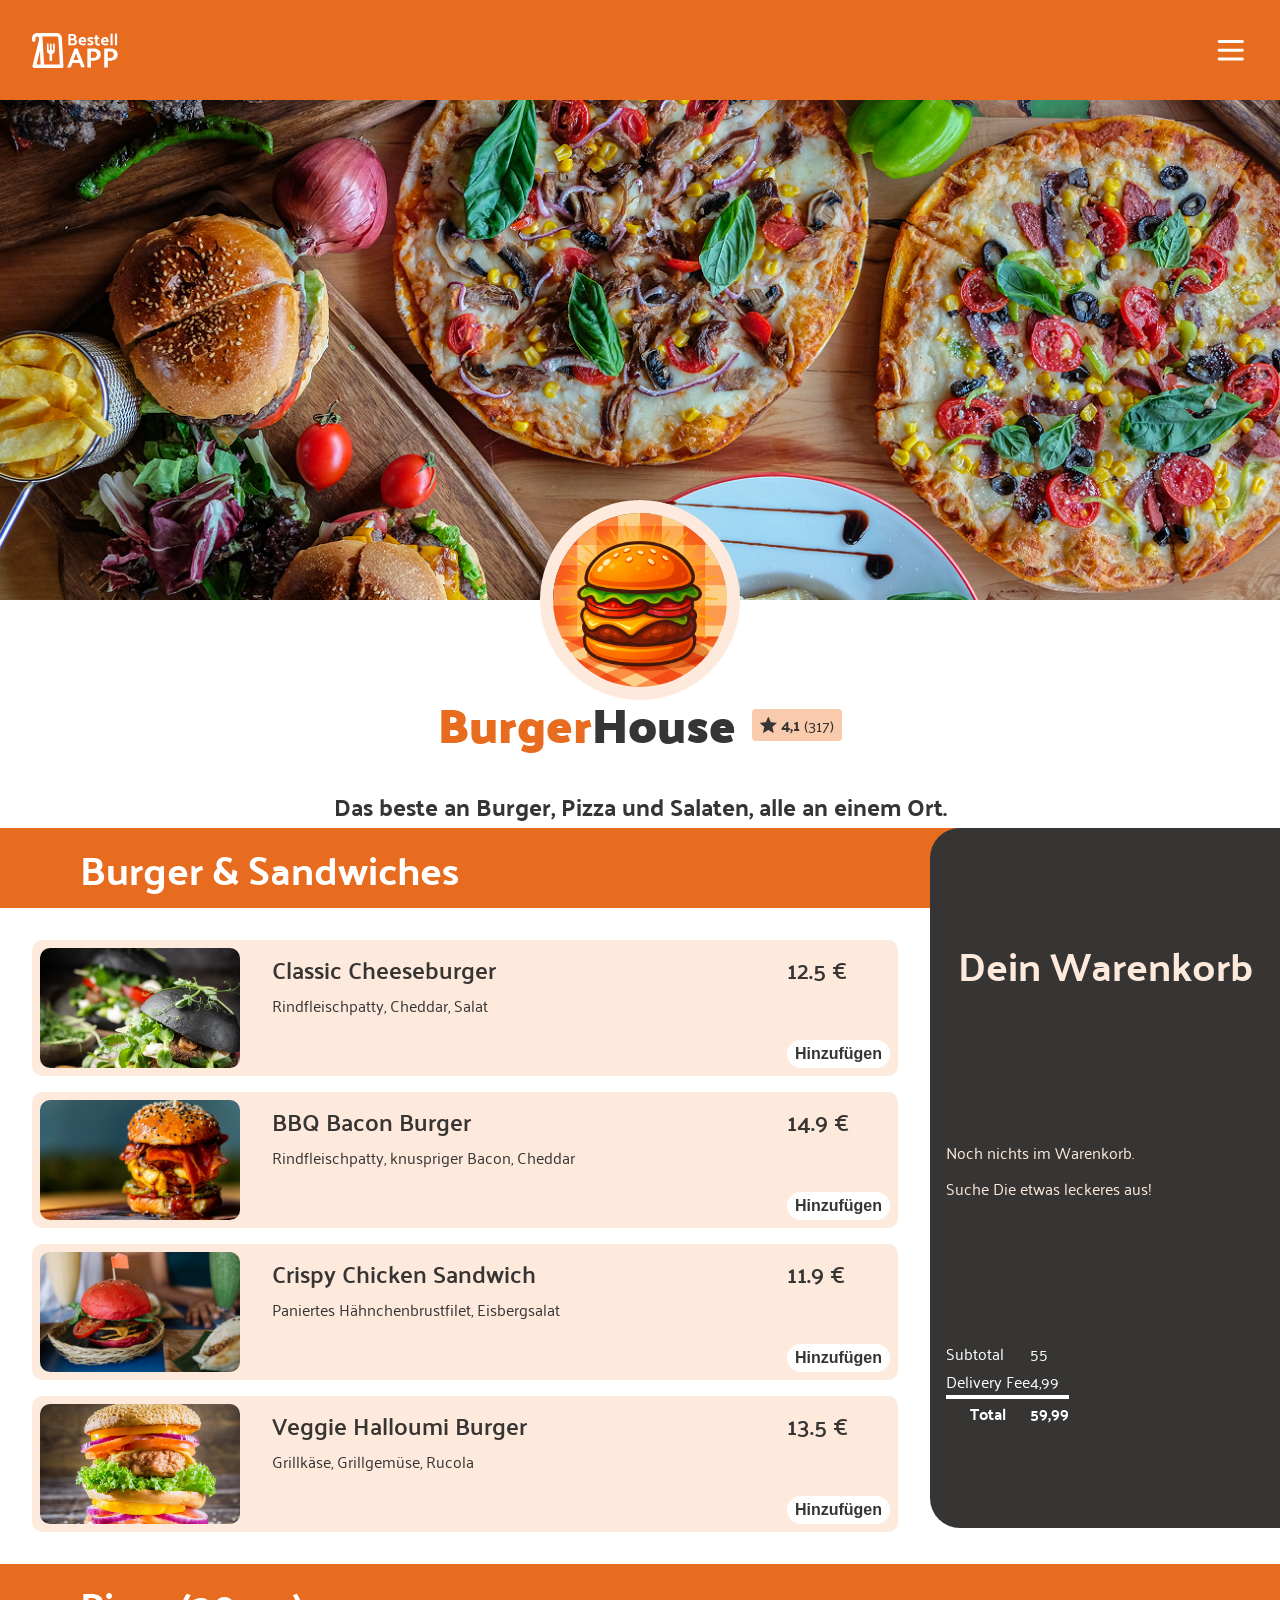
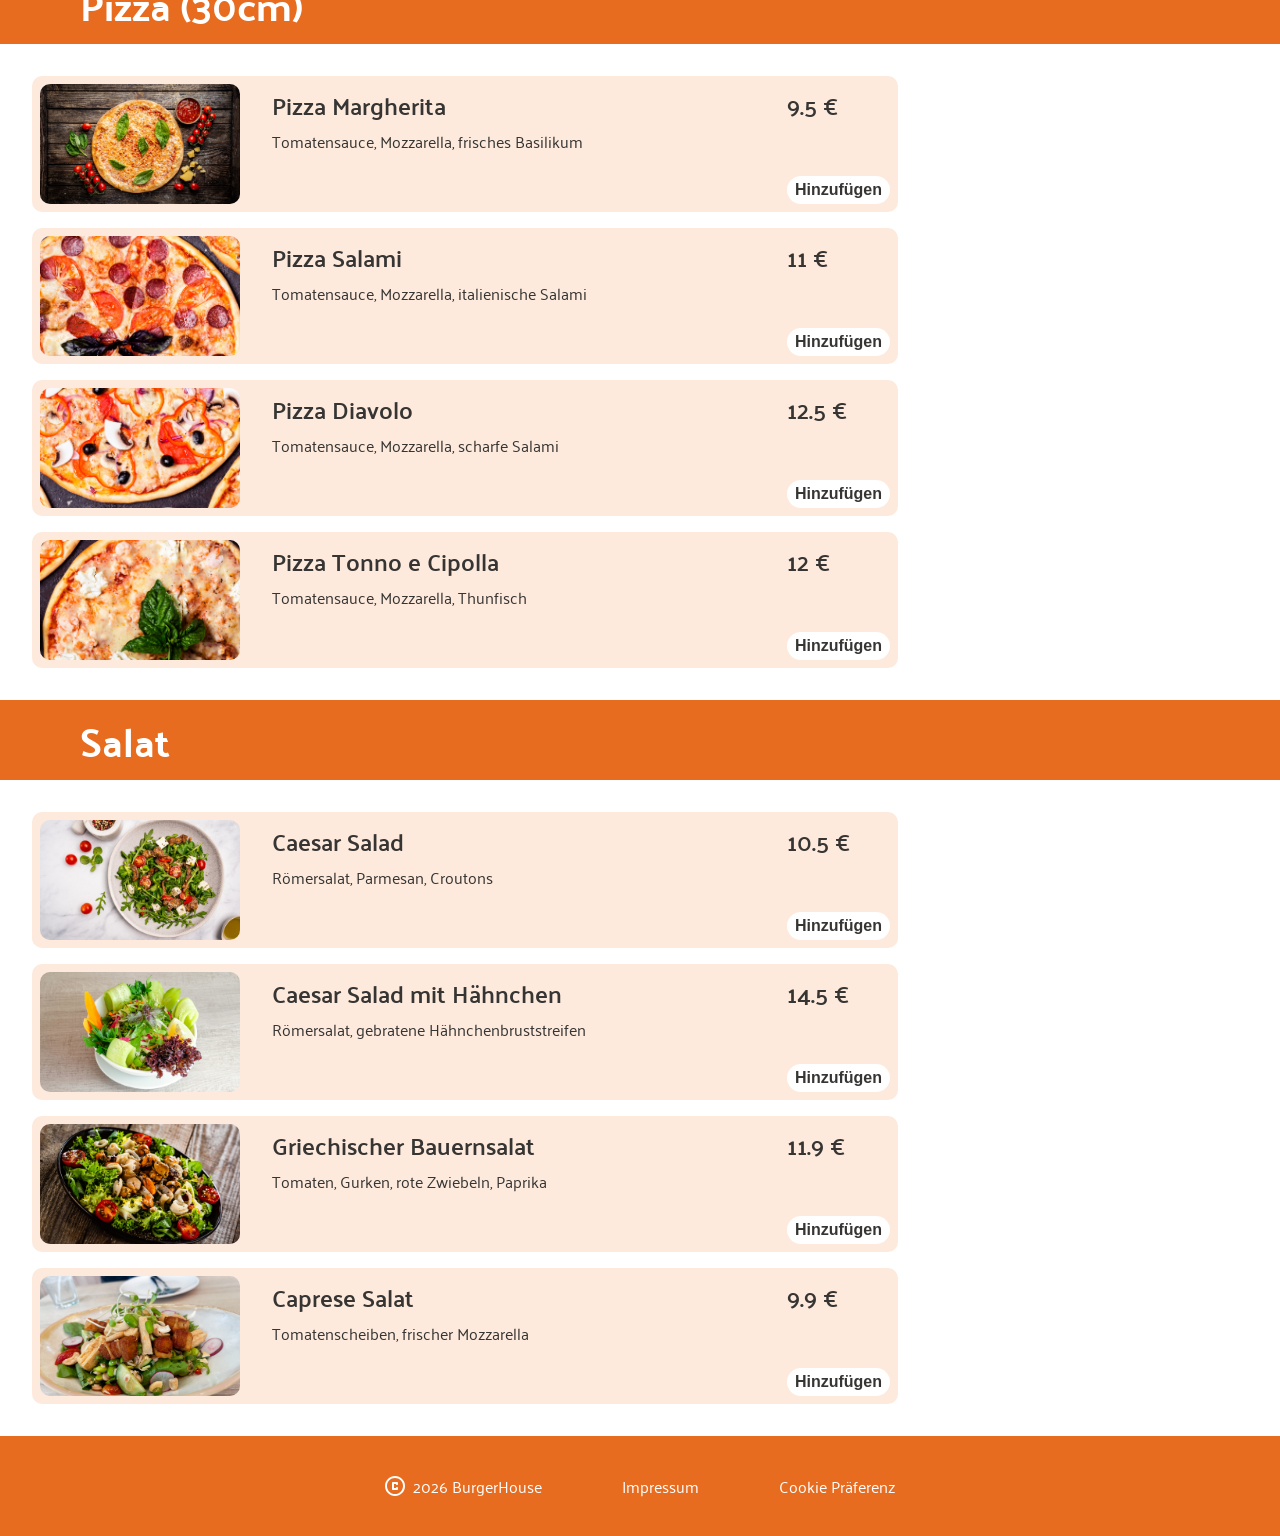
==== index.html @ 7ff62260 "feat: implement basket rendering by templates with javascript, basket styling, adjust addToBasket fu" ====
<!doctype html>
<html lang="en">
  <head>
    <meta charset="UTF-8" />
    <meta name="viewport" content="width=device-width, initial-scale=1.0" />
    <title>Bestell App</title>

    <link
      rel="shortcut icon"
      href="./assets/icon/header-logo.svg"
      type="image/x-icon"
    />
    <link rel="stylesheet" href="./style.css" />
    <script type="module" src="./script.js"></script>
  </head>
  <body onload="init()">
    <header class="header">
      <div class="header__imgContainer">
        <img
          src="./assets/icon/header-logo.svg"
          alt="Bestelllogo"
          class="header__img"
        />
        <img
          src="./assets/icon/header-menu.svg"
          alt="Burgermenu ist ein reiner Platzhalter"
          class="header__img"
        />
      </div>
    </header>
    <main class="main">
      <div>
        <img
          class="hero__logo"
          src="./assets/img/hero-logo.png"
          alt="Burgerhouse Logo"
        />
      </div>
      <section class="hero">
        <div class="hero__imageContainer">
          <img
            class="hero__image"
            src="./assets/img/hero-image.png"
            alt="Burger und Pizza auf einem Tisch"
          />
        </div>
        <div class="hero__title">
          <div class="hero__titleInnerContainer">
            <h1>Burger<span>House</span></h1>
            <div class="hero__reviewContainer">
              <img
                src="./assets/icon/star-icon.svg"
                alt=""
                aria-hidden="true"
              />
              <p class="hero__reviewRating">4,1</p>
              <p>(317)</p>
            </div>
          </div>
          <p class="hero__subtitle">
            Das beste an Burger, Pizza und Salaten, alle an einem Ort.
          </p>
        </div>
      </section>
      <section class="content">
        <section id="catWrapper-id" class="content__catWrapper"></section>
        <aside id="basketWrapper-id" class="content__basketWrapper"></aside>
      </section>
    </main>
    <footer class="footer">
      <div class="footer__innerContainer">
        <p class="footer__copyright">
          <span
            ><img
              src="./assets/icon/copyright-icon.svg"
              alt=""
              aria-hidden="true" /></span
          >2026 BurgerHouse
        </p>
        <nav>
          <ul class="footer__navList">
            <li>
              <a href="#">Impressum</a>
            </li>
            <li>
              <a href="#">Cookie Präferenz</a>
            </li>
          </ul>
        </nav>
      </div>
    </footer>
  </body>
</html>
---- style.css ----
@import url(./styles/fonts.css);
@import url(./styles/standard.css);
@import url(./styles/root.css);
@import url(./styles/component.css);
@import url(./styles/basket.css);
@import url(./styles/responsive.css);

/* Common Styles*/
.dNone {
  display: none;
}

.scroll {
  overflow-y: scroll;
}
/* Common Styles END*/

/* Header Styles */
.header {
  display: flex;
  justify-content: center;
  align-items: center;

  height: 100px;
  width: 100%;

  background-color: var(--color-orange-dark);
}

.header__imgContainer {
  display: flex;
  justify-content: space-between;

  padding: 2rem;

  max-width: var(--content-lock);
  width: 100%;
}

.header__img {
  height: 35px;
}
/* Header Styles END */

/* Main Styles*/
.main {
  display: flex;
  flex-direction: column;
  align-items: center;

  flex: 1;
}

/* Hero */
.hero {
  display: flex;
  flex-direction: column;
  align-items: center;

  gap: 5rem;

  width: 100%;
}

.hero__imageContainer {
  display: flex;
  width: 100%;
  justify-content: center;
}

.hero__image {
  max-width: var(--content-lock);
  width: 100%;
  height: 500px;

  object-position: center;
  object-fit: cover;
}

.hero__logo {
  position: absolute;
  top: 500px;
  left: max(50% - 100px, 2rem);

  height: 200px;

  border-radius: 50%;
  border: 13px solid var(--color-orange-bright);
}

.hero__title {
  display: flex;
  flex-direction: column;
  align-items: center;

  gap: 1rem;
}

.hero__titleInnerContainer {
  display: flex;
  align-items: center;

  gap: 1rem;
}

.hero__reviewContainer {
  display: flex;
  align-items: center;

  padding: 2px 8px;
  gap: 0.25rem;

  height: 2rem;

  background-color: rgba(250, 202, 172, 1);

  border-radius: 4px;
}

.hero__reviewContainer > img {
  height: 1rem;
}

.hero__reviewRating {
  font-weight: 700;
}

.hero__subtitle {
  font-weight: 700;
  font-size: 1.5rem;

  text-align: center;
}
/* Hero END*/

/* Content */
/* Container */
.content {
  display: flex;
  justify-content: center;

  max-width: var(--content-lock);
  width: 100%;
}

.content__catWrapper {
  display: flex;
  flex-direction: column;

  flex-grow: 1;
}

.content__basketWrapper {
  position: relative;

  display: flex;
  width: 350px;
}
/* Content Container END */

/* Category */
.category {
  display: flex;
  flex-direction: column;
}

.category__header {
  position: relative;

  display: flex;
  align-items: center;

  padding-left: 5rem;

  height: 80px;
  width: 100%;

  color: white;
  background-color: var(--color-orange-dark);
}

.category__header::before {
  position: absolute;
  top: 0;
  right: 100%;

  content: "";

  height: 100%;
  width: 100vw;

  background-color: var(--color-orange-dark);
}

.category__header::after {
  position: absolute;
  top: 0;
  left: 100%;

  content: "";

  height: 100%;
  width: 100vw;

  background-color: var(--color-orange-dark);
}

.category__main {
  display: flex;
  flex-direction: column;

  padding: 2rem;

  gap: 1rem;
}
/* Category END */

/* Dish */
.dish {
  display: flex;

  padding: 0.5rem;
  gap: 2rem;

  background-color: var(--color-orange-bright);
  border-radius: 10px;
}

.dish__image {
  height: 120px;
  width: 200px;

  flex-shrink: 0;

  object-fit: cover;

  border-radius: 10px;
}

.dish__descriptionContainer {
  display: flex;
  justify-content: space-between;

  width: 100%;

  gap: 2rem;
}

.dish__description {
  display: flex;
  flex-direction: column;
  justify-content: flex-start;
}

.dish__price {
  display: flex;
  flex-direction: column;
  justify-content: space-between;
}

.dish__price > p {
  font-size: 1.5rem;
  font-weight: 600;
}
/* Dish END */
/* Content END */
/* Main Styles END*/

/* Footer Styles */
.footer {
  display: flex;

  height: 100px;

  background-color: var(--color-orange-dark);

  color: white;
}

.footer__innerContainer {
  display: flex;
  justify-content: center;
  align-items: center;

  gap: 5rem;

  width: 100%;
}

.footer__copyright {
  display: flex;
  align-items: center;

  gap: 0.5rem;
}

.footer__copyright > span {
  display: flex;
}

.footer__navList {
  display: flex;

  gap: 5rem;
}

.footer__navList a {
  color: white;
}
/* Footer Styles END */
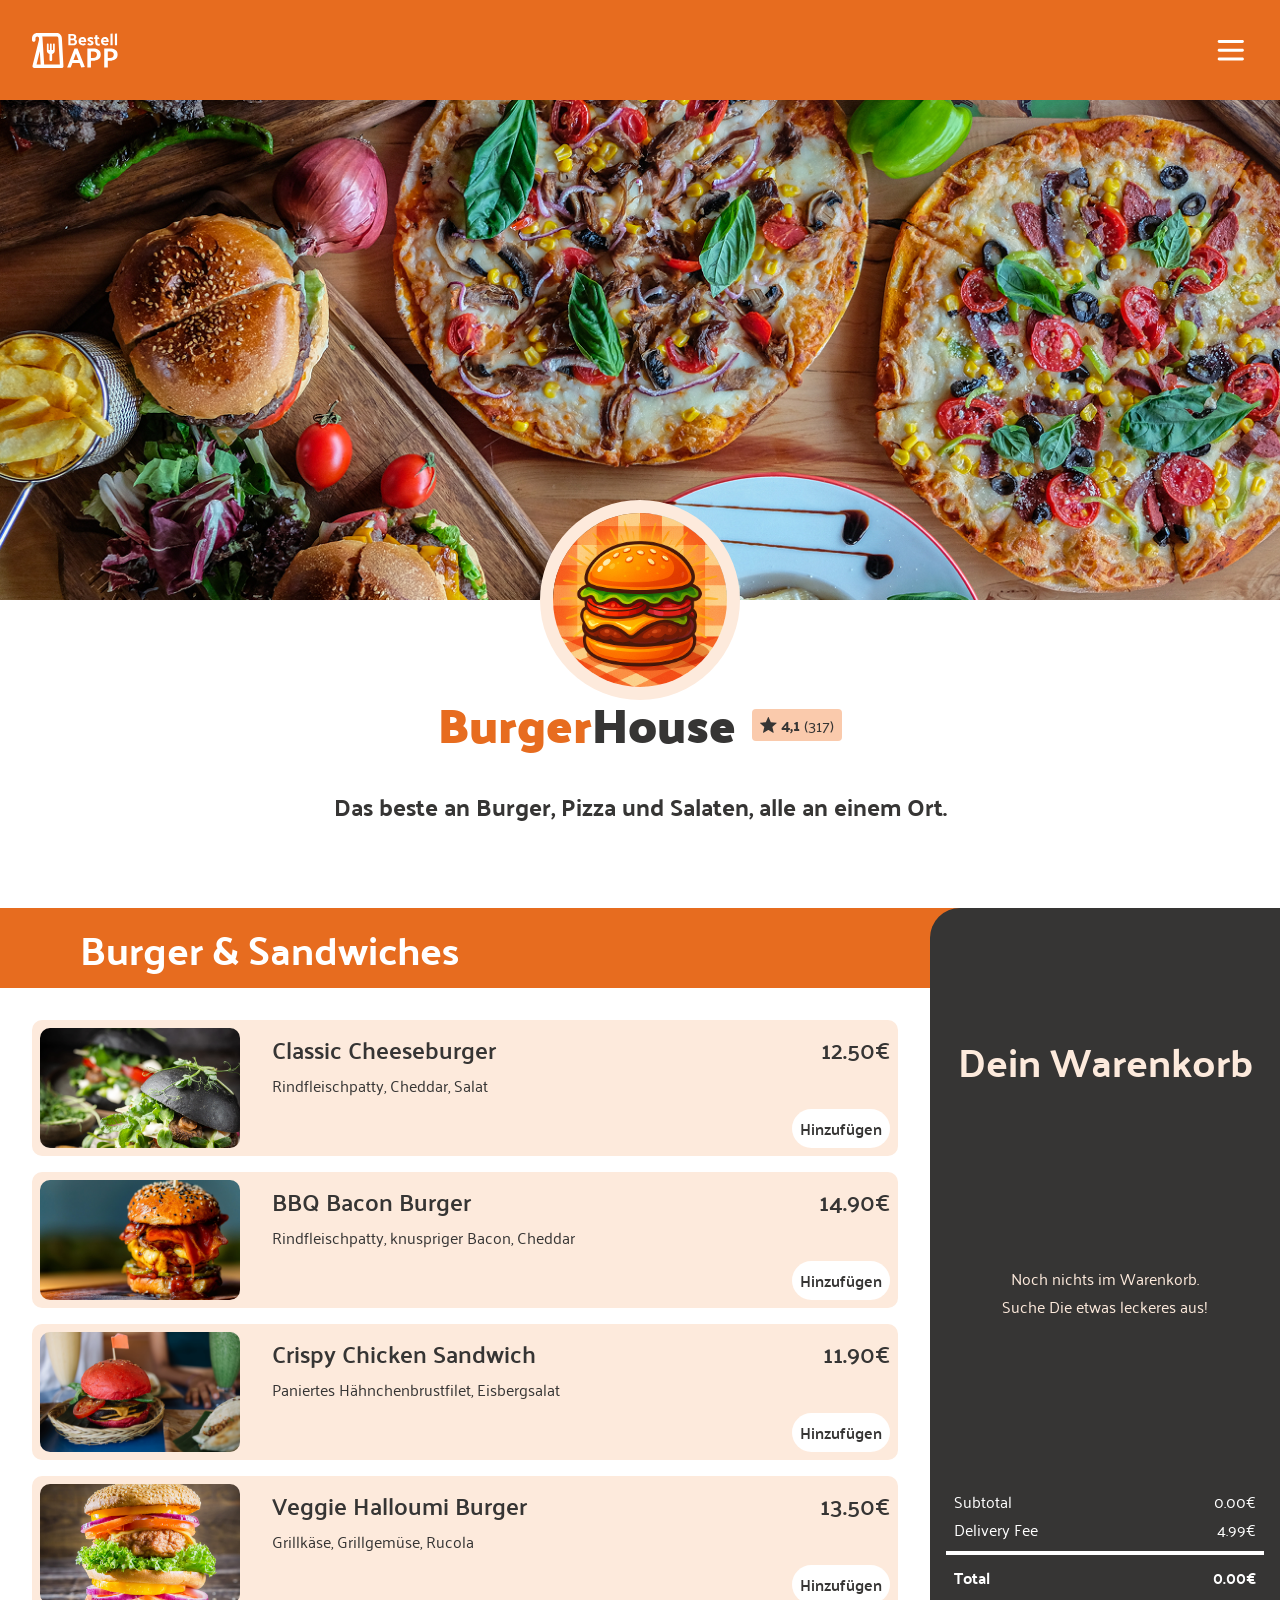
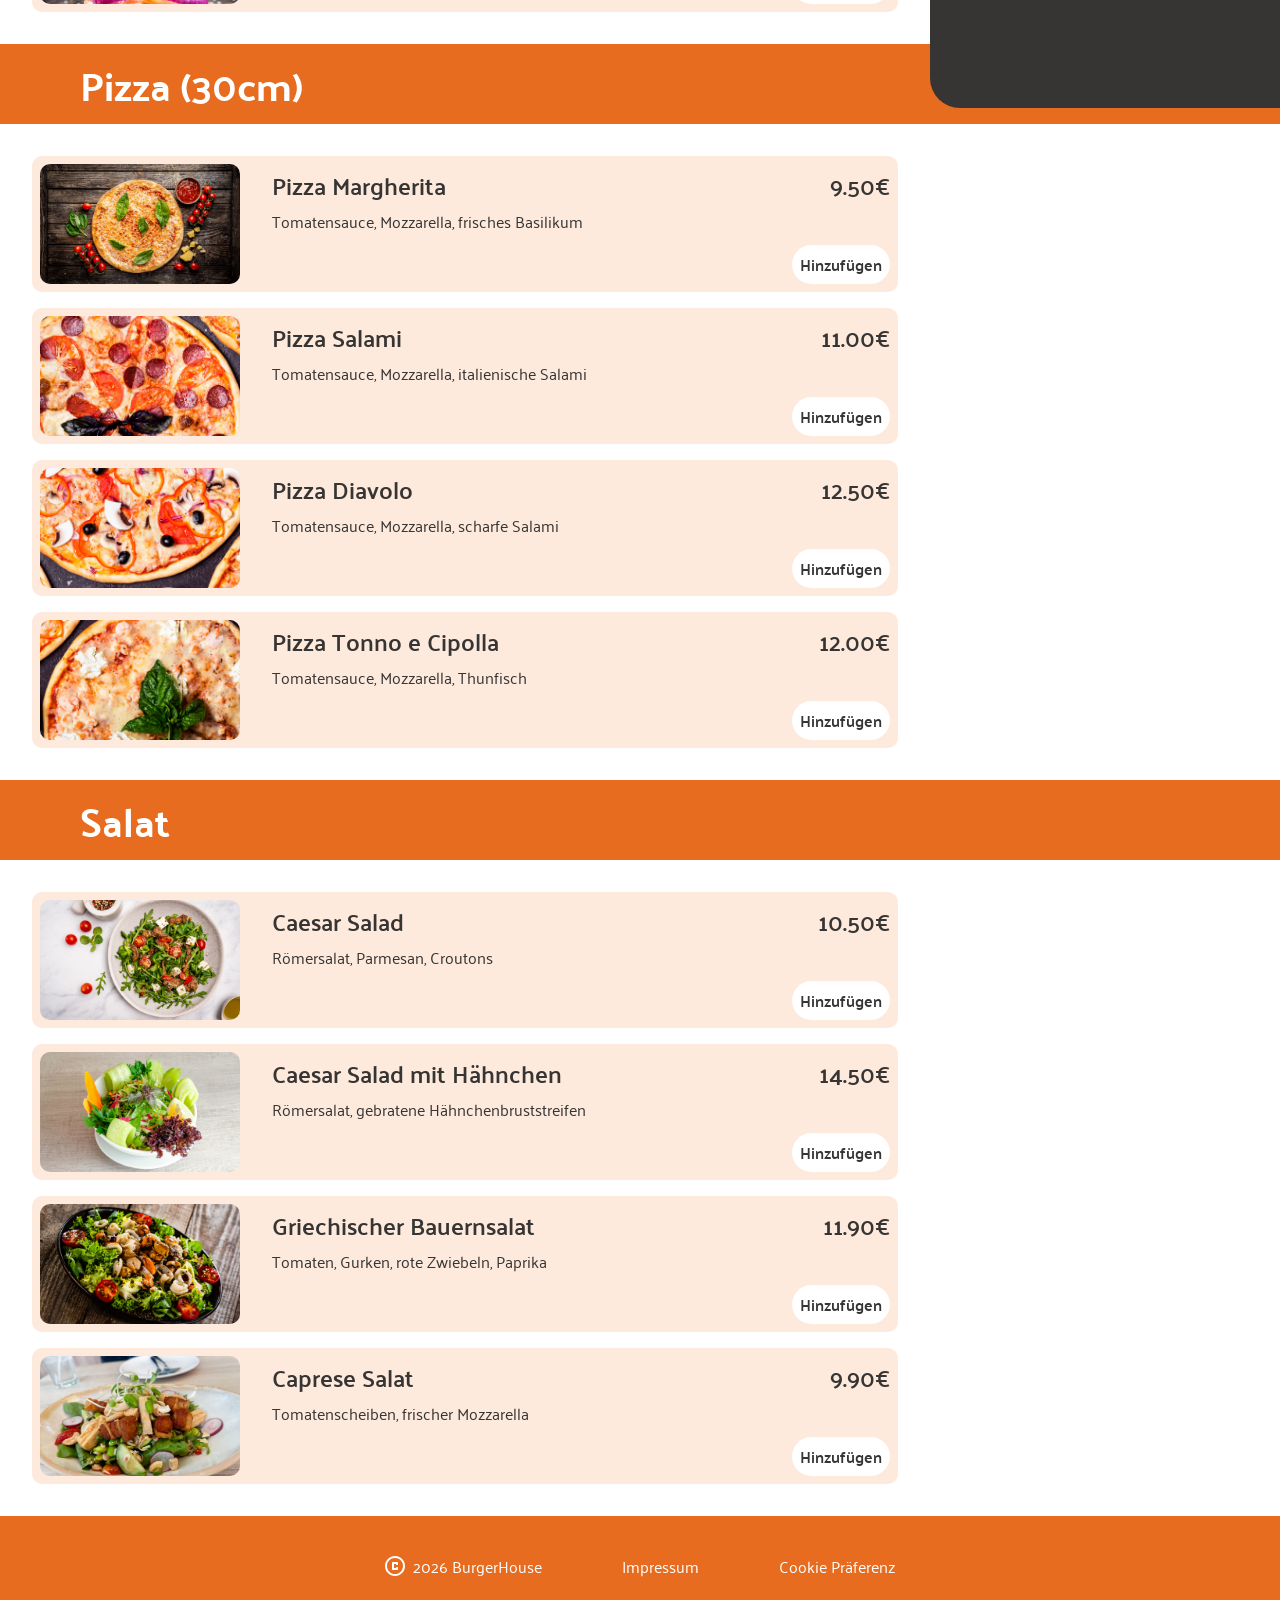
==== commit 28eac443: "initial commit: includes html basics, complete css, and the files framwork" ====
--- a/index.html
+++ b/index.html
@@ -90,4 +90,4 @@
       </div>
     </footer>
   </body>
-</html>
+</html>
--- a/style.css
+++ b/style.css
@@ -10,7 +10,7 @@
   display: none;
 }
 
-.scroll {
+.oFlowYscroll {
   overflow-y: scroll;
 }
 /* Common Styles END*/
@@ -57,6 +57,7 @@
   flex-direction: column;
   align-items: center;
 
+  padding-bottom: 5rem;
   gap: 5rem;
 
   width: 100%;
@@ -256,6 +257,7 @@
   display: flex;
   flex-direction: column;
   justify-content: space-between;
+  align-items: flex-end;
 }
 
 .dish__price > p {
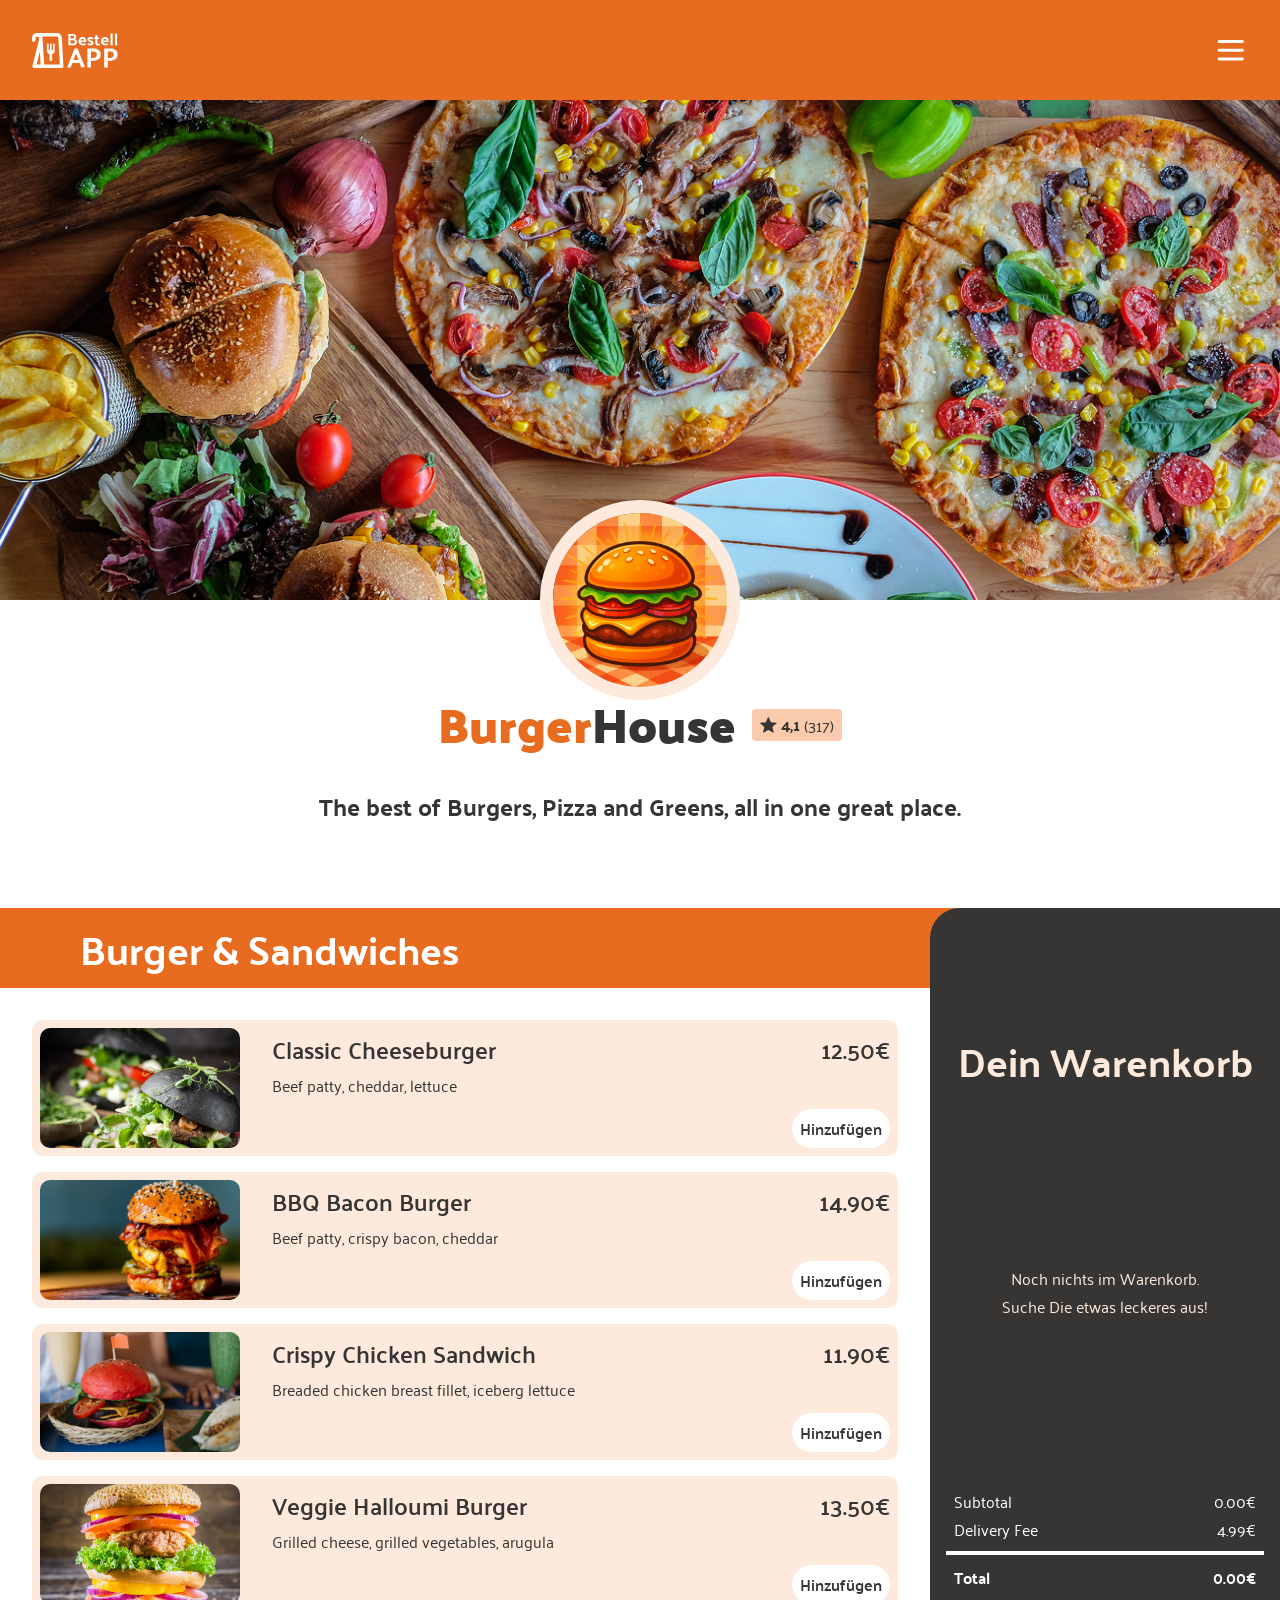
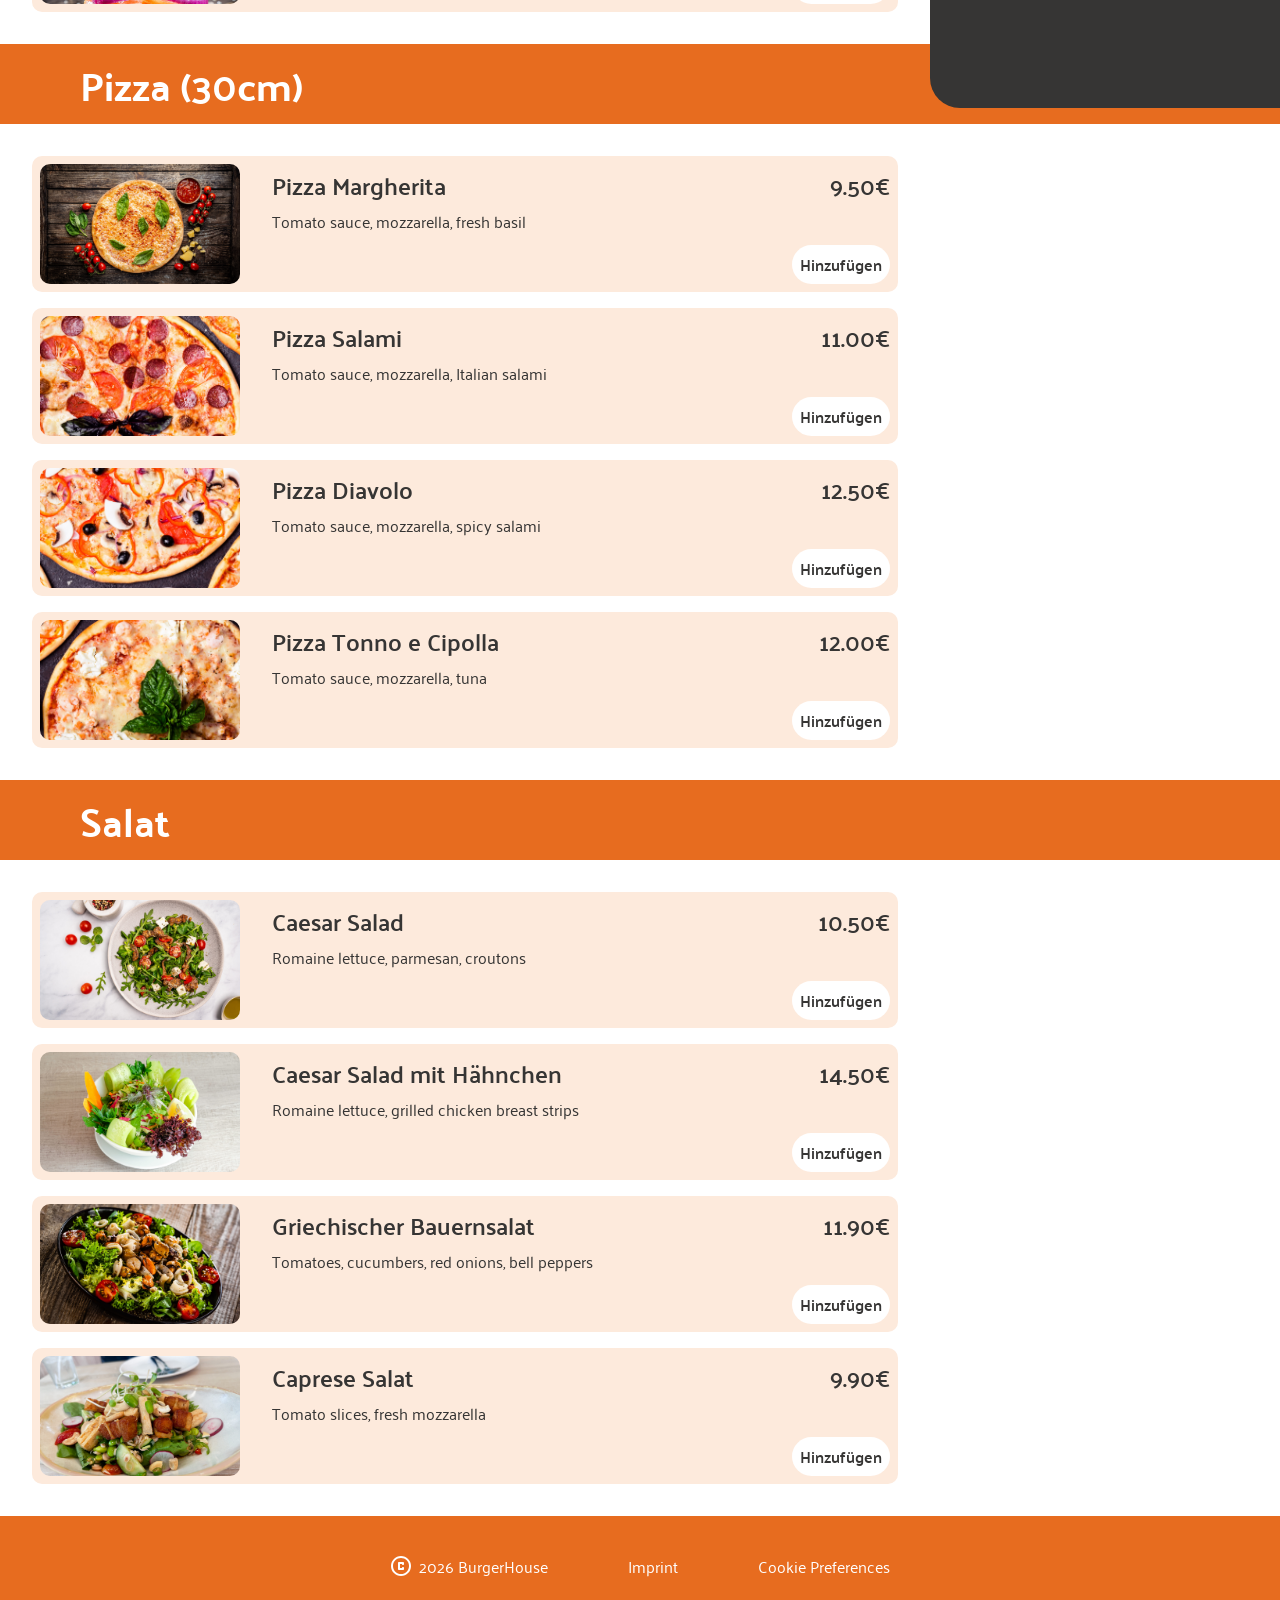
==== commit 68087e18: "style: change language to english" ====
--- a/index.html
+++ b/index.html
@@ -58,7 +58,7 @@
             </div>
           </div>
           <p class="hero__subtitle">
-            Das beste an Burger, Pizza und Salaten, alle an einem Ort.
+            The best of Burgers, Pizza and Greens, all in one great place.
           </p>
         </div>
       </section>
@@ -80,10 +80,10 @@
         <nav>
           <ul class="footer__navList">
             <li>
-              <a href="#">Impressum</a>
+              <a href="#">Imprint</a>
             </li>
             <li>
-              <a href="#">Cookie Präferenz</a>
+              <a href="#">Cookie Preferences</a>
             </li>
           </ul>
         </nav>
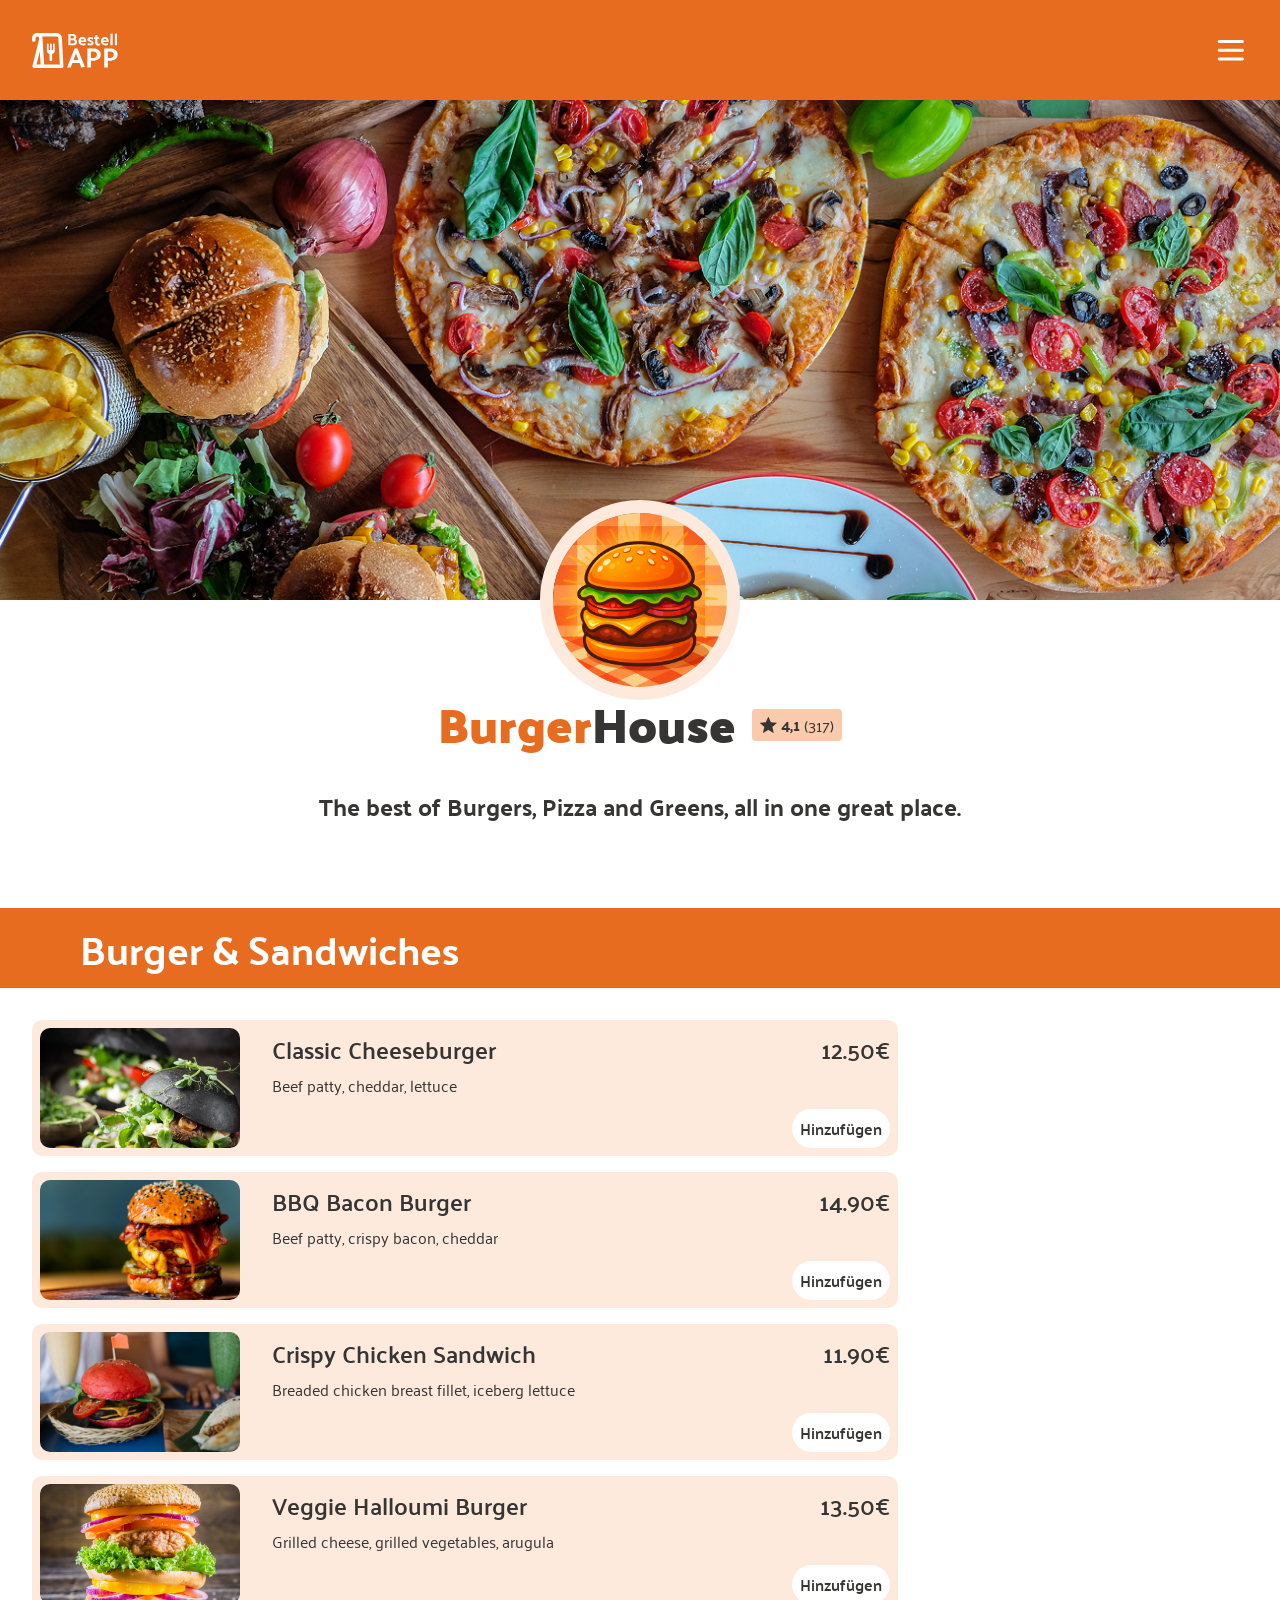
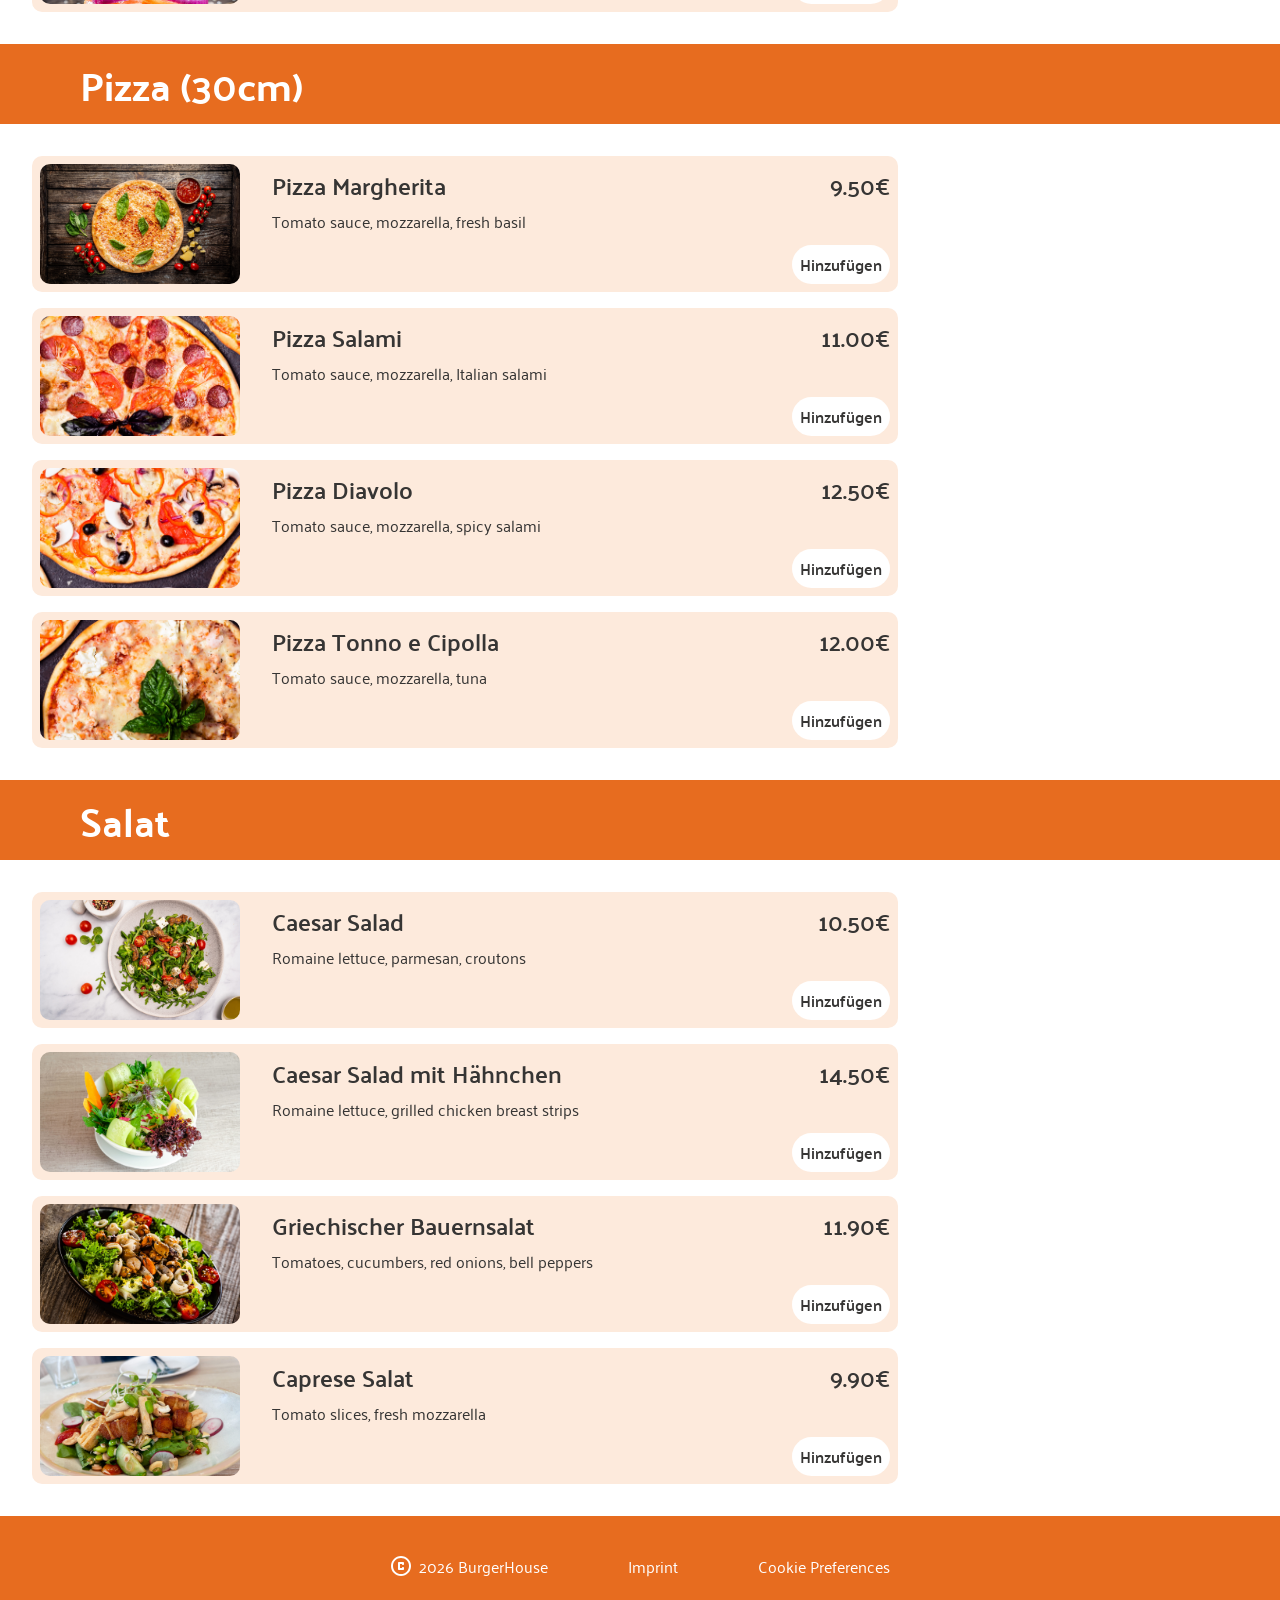
==== commit d541b233: "feat: render complete categorie section Added template function and rendering logic to build the cat" ====
--- a/index.html
+++ b/index.html
@@ -13,7 +13,7 @@
     <link rel="stylesheet" href="./style.css" />
     <script type="module" src="./script.js"></script>
   </head>
-  <body onload="init()">
+  <body>
     <header class="header">
       <div class="header__imgContainer">
         <img
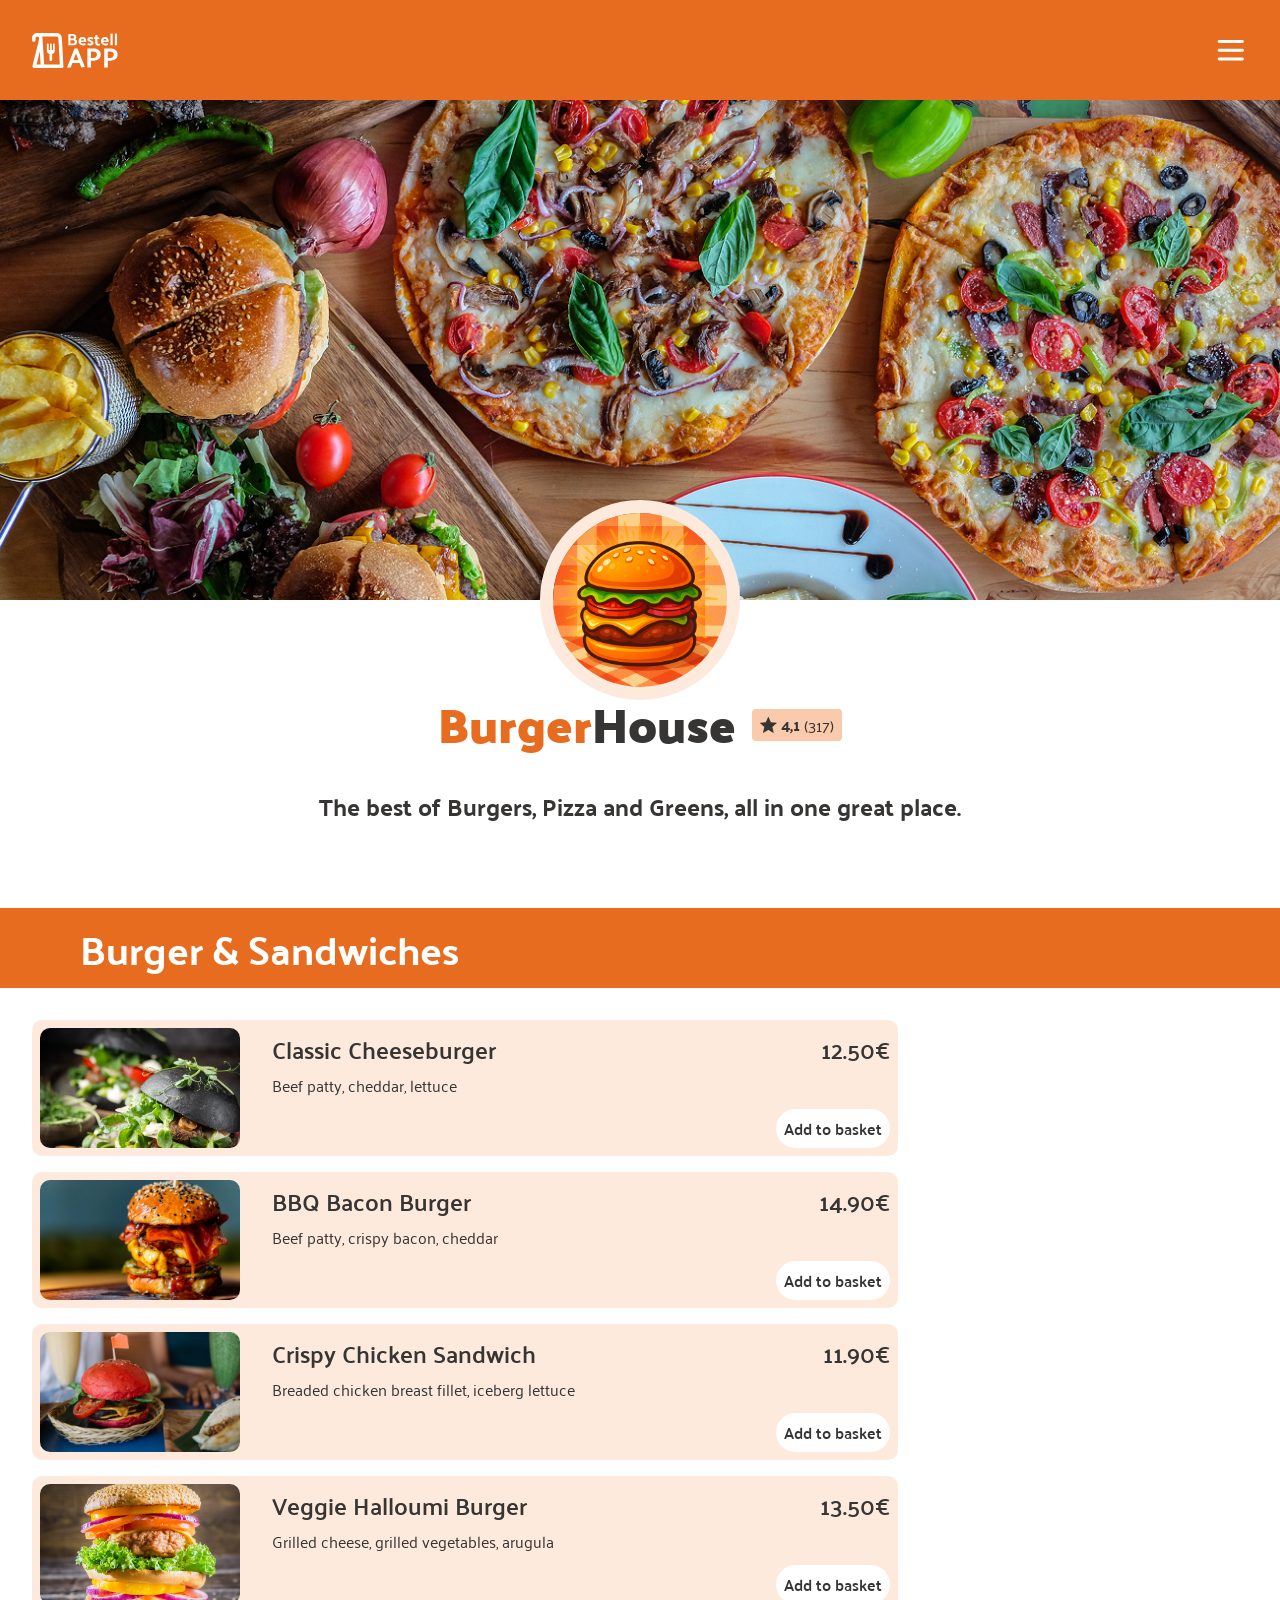
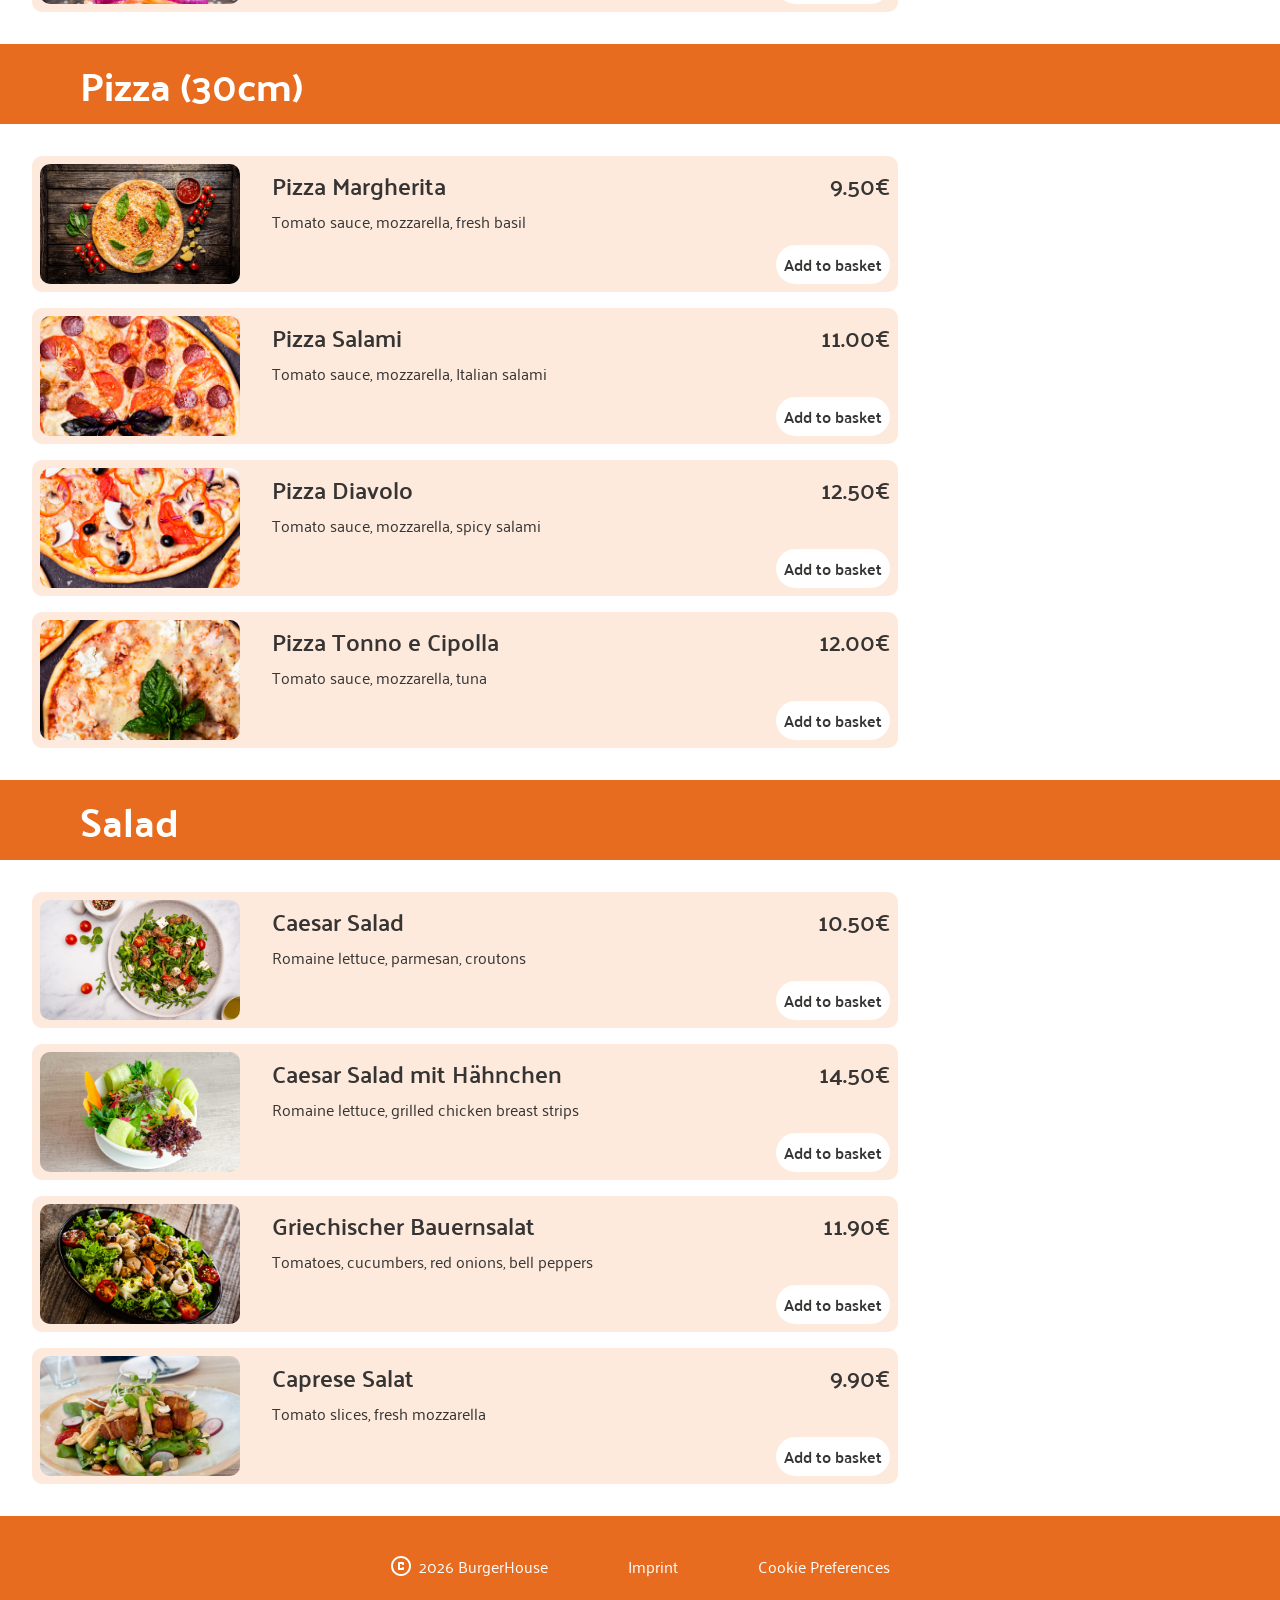
==== commit b14c023d: "feat: Implement Dialog and confirm message - Add the dialog and the confirm message html tags - Add " ====
--- a/index.html
+++ b/index.html
@@ -66,6 +66,35 @@
         <section id="catWrapper-id" class="content__catWrapper"></section>
         <aside id="basketWrapper-id" class="content__basketWrapper"></aside>
       </section>
+      <dialog id="dialog-id" class="dialog">
+        <header class="dialog__header">
+          <button class="quantityBtn quantityBtn--close" data-action="DIALOG_CLOSE">
+            <svg
+              width="16"
+              height="16"
+              viewBox="0 0 16 16"
+              fill="none"
+              xmlns="http://www.w3.org/2000/svg"
+            >
+              <path
+                d="M8 9.70342L2.03802 15.6654C1.81496 15.8885 1.53105 16 1.18631 16C0.841572 16 0.557668 15.8885 0.334601 15.6654C0.111534 15.4423 0 15.1584 0 14.8137C0 14.4689 0.111534 14.185 0.334601 13.962L6.29658 8L0.334601 2.03802C0.111534 1.81496 0 1.53105 0 1.18631C0 0.841572 0.111534 0.557668 0.334601 0.334601C0.557668 0.111534 0.841572 0 1.18631 0C1.53105 0 1.81496 0.111534 2.03802 0.334601L8 6.29658L13.962 0.334601C14.185 0.111534 14.4689 0 14.8137 0C15.1584 0 15.4423 0.111534 15.6654 0.334601C15.8885 0.557668 16 0.841572 16 1.18631C16 1.53105 15.8885 1.81496 15.6654 2.03802L9.70342 8L15.6654 13.962C15.8885 14.185 16 14.4689 16 14.8137C16 15.1584 15.8885 15.4423 15.6654 15.6654C15.4423 15.8885 15.1584 16 14.8137 16C14.4689 16 14.185 15.8885 13.962 15.6654L8 9.70342Z"
+                fill="#FDEADC"
+              />
+            </svg>
+          </button>
+        </header>
+        <main class="dialog__main">
+          <img
+            class="dialog__carRideKeyFr"
+            src="./assets/icon/ordered-car-icon.png"
+            alt="A yellow burger bus"
+          />
+          <div class="dialog__textBox">
+            <strong>Order confirmed!</strong>
+            <p>Your food is on the way!</p>
+          </div>
+        </main>
+      </dialog>
     </main>
     <footer class="footer">
       <div class="footer__innerContainer">
@@ -90,4 +119,4 @@
       </div>
     </footer>
   </body>
-</html>+</html>
--- a/style.css
+++ b/style.css
@@ -5,16 +5,6 @@
 @import url(./styles/basket.css);
 @import url(./styles/responsive.css);
 
-/* Common Styles*/
-.dNone {
-  display: none;
-}
-
-.oFlowYscroll {
-  overflow-y: scroll;
-}
-/* Common Styles END*/
-
 /* Header Styles */
 .header {
   display: flex;
@@ -178,32 +168,9 @@
 
   color: white;
   background-color: var(--color-orange-dark);
-}
-
-.category__header::before {
-  position: absolute;
-  top: 0;
-  right: 100%;
-
-  content: "";
-
-  height: 100%;
-  width: 100vw;
-
-  background-color: var(--color-orange-dark);
-}
-
-.category__header::after {
-  position: absolute;
-  top: 0;
-  left: 100%;
-
-  content: "";
-
-  height: 100%;
-  width: 100vw;
-
-  background-color: var(--color-orange-dark);
+
+  box-shadow: 0 0 0 100vmax var(--color-orange-dark);
+  clip-path: inset(0 -100vmax);
 }
 
 .category__main {
@@ -310,3 +277,13 @@
   color: white;
 }
 /* Footer Styles END */
+
+/* Common Styles*/
+.dNone {
+  display: none;
+}
+
+.oFlowYscroll {
+  overflow-y: scroll;
+}
+/* Common Styles END*/
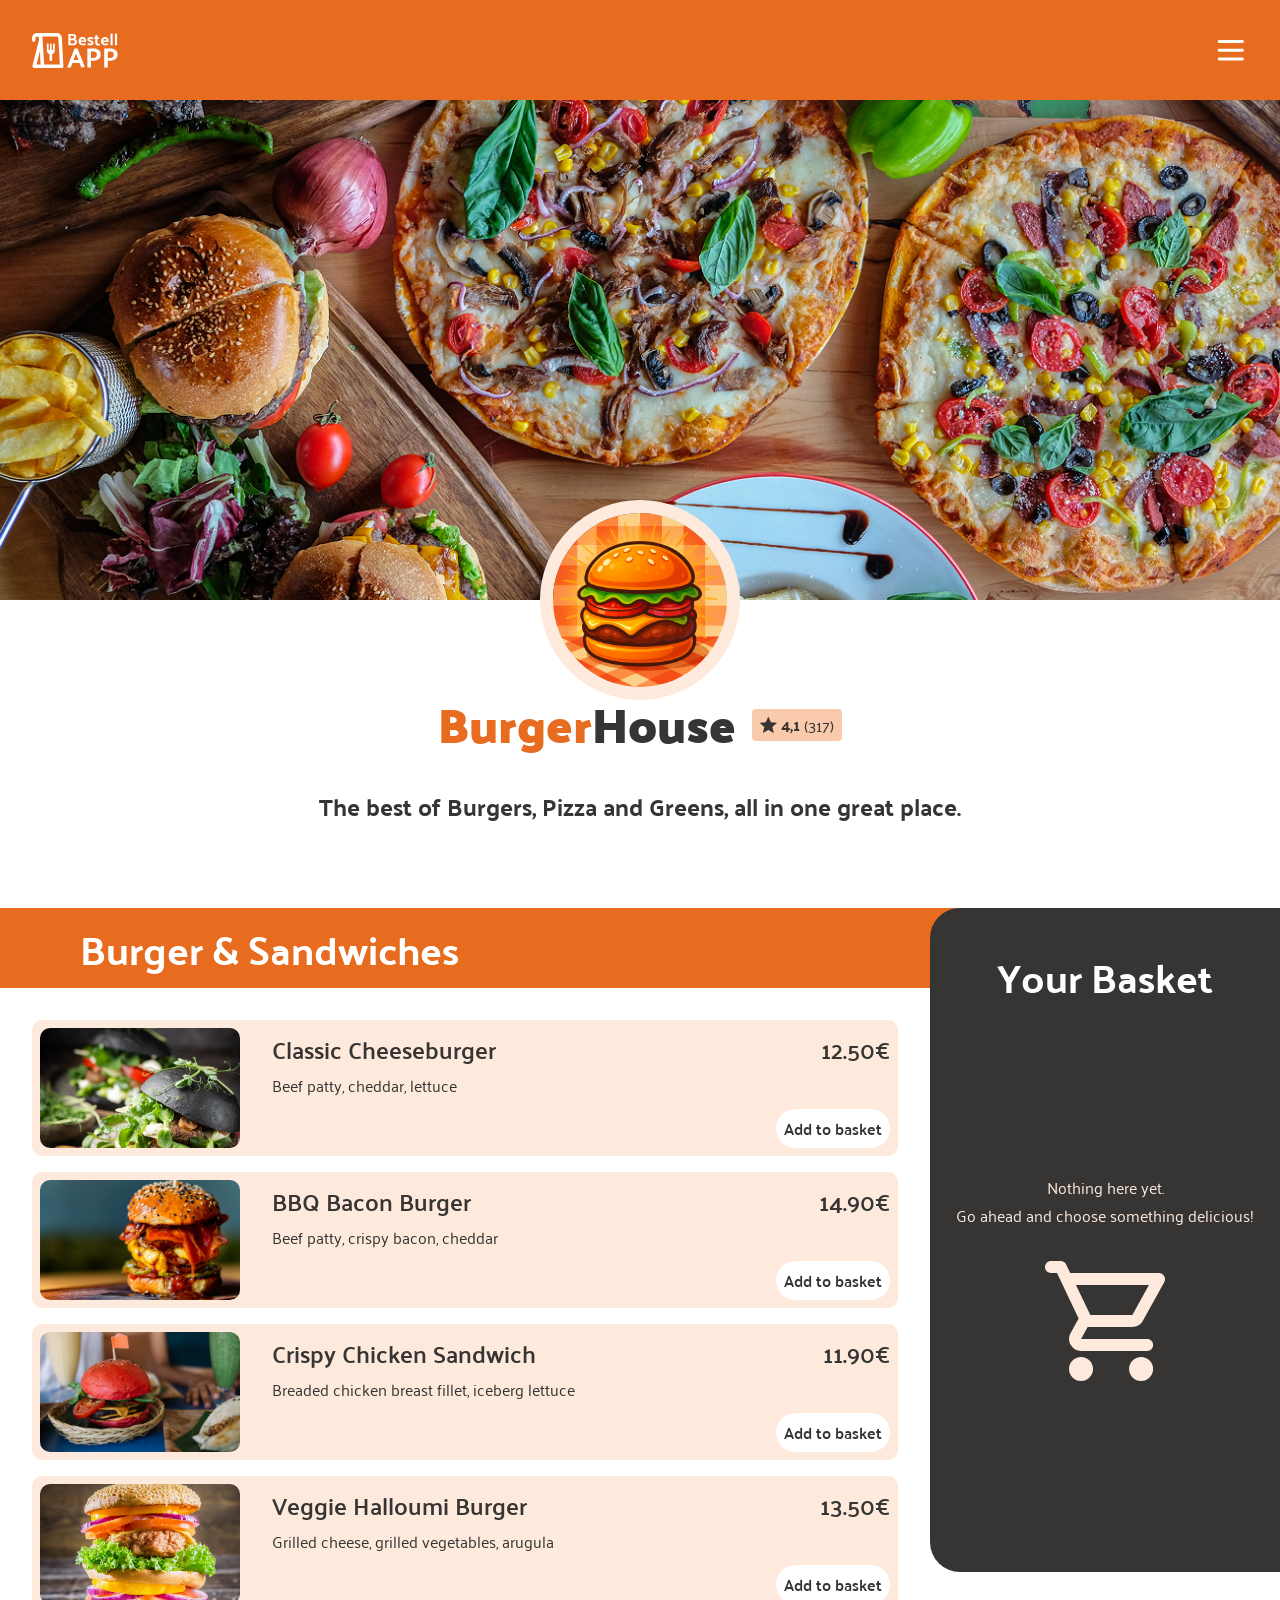
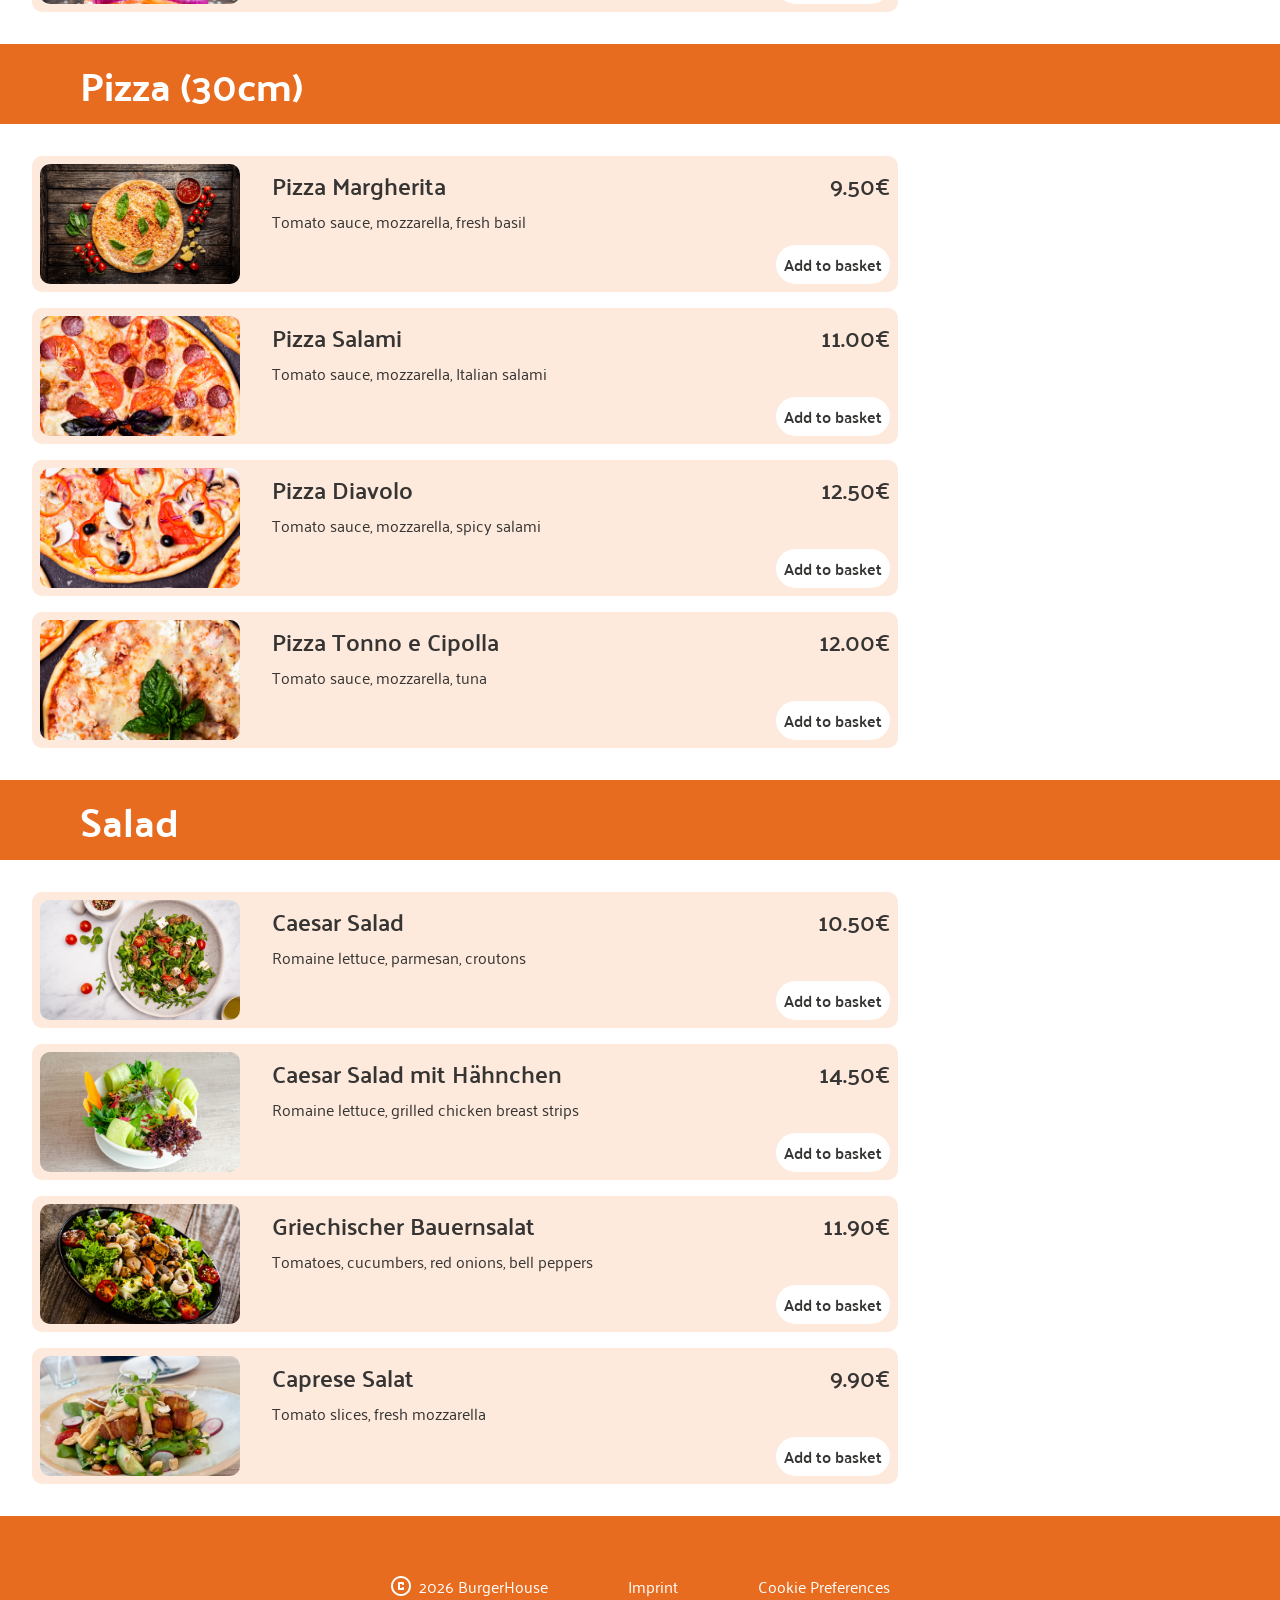
==== commit bc12ff51: "feat: add and manage mobile basket - Add the mobile basket - Render mobile Basket by desktop basket " ====
--- a/index.html
+++ b/index.html
@@ -22,6 +22,7 @@
           class="header__img"
         />
         <img
+          id="burger-menu-id"
           src="./assets/icon/header-menu.svg"
           alt="Burgermenu ist ein reiner Platzhalter"
           class="header__img"
@@ -65,36 +66,41 @@
       <section class="content">
         <section id="catWrapper-id" class="content__catWrapper"></section>
         <aside id="basketWrapper-id" class="content__basketWrapper"></aside>
+        <aside id="mobileBasketWrapper-id" class="basketMobile">
+        </aside>
+        <dialog id="dialog-id" class="dialog">
+          <header class="dialog__header">
+            <button
+              class="quantityBtn quantityBtn--close"
+              data-action="DIALOG_CLOSE"
+            >
+              <svg
+                width="16"
+                height="16"
+                viewBox="0 0 16 16"
+                fill="none"
+                xmlns="http://www.w3.org/2000/svg"
+              >
+                <path
+                  d="M8 9.70342L2.03802 15.6654C1.81496 15.8885 1.53105 16 1.18631 16C0.841572 16 0.557668 15.8885 0.334601 15.6654C0.111534 15.4423 0 15.1584 0 14.8137C0 14.4689 0.111534 14.185 0.334601 13.962L6.29658 8L0.334601 2.03802C0.111534 1.81496 0 1.53105 0 1.18631C0 0.841572 0.111534 0.557668 0.334601 0.334601C0.557668 0.111534 0.841572 0 1.18631 0C1.53105 0 1.81496 0.111534 2.03802 0.334601L8 6.29658L13.962 0.334601C14.185 0.111534 14.4689 0 14.8137 0C15.1584 0 15.4423 0.111534 15.6654 0.334601C15.8885 0.557668 16 0.841572 16 1.18631C16 1.53105 15.8885 1.81496 15.6654 2.03802L9.70342 8L15.6654 13.962C15.8885 14.185 16 14.4689 16 14.8137C16 15.1584 15.8885 15.4423 15.6654 15.6654C15.4423 15.8885 15.1584 16 14.8137 16C14.4689 16 14.185 15.8885 13.962 15.6654L8 9.70342Z"
+                  fill="#FDEADC"
+                />
+              </svg>
+            </button>
+          </header>
+          <main class="dialog__main">
+            <img
+              class="dialog__carRideKeyFr"
+              src="./assets/icon/ordered-car-icon.png"
+              alt="A yellow burger bus"
+            />
+            <div class="dialog__textBox">
+              <strong>Order confirmed!</strong>
+              <p>Your food is on the way!</p>
+            </div>
+          </main>
+        </dialog>
       </section>
-      <dialog id="dialog-id" class="dialog">
-        <header class="dialog__header">
-          <button class="quantityBtn quantityBtn--close" data-action="DIALOG_CLOSE">
-            <svg
-              width="16"
-              height="16"
-              viewBox="0 0 16 16"
-              fill="none"
-              xmlns="http://www.w3.org/2000/svg"
-            >
-              <path
-                d="M8 9.70342L2.03802 15.6654C1.81496 15.8885 1.53105 16 1.18631 16C0.841572 16 0.557668 15.8885 0.334601 15.6654C0.111534 15.4423 0 15.1584 0 14.8137C0 14.4689 0.111534 14.185 0.334601 13.962L6.29658 8L0.334601 2.03802C0.111534 1.81496 0 1.53105 0 1.18631C0 0.841572 0.111534 0.557668 0.334601 0.334601C0.557668 0.111534 0.841572 0 1.18631 0C1.53105 0 1.81496 0.111534 2.03802 0.334601L8 6.29658L13.962 0.334601C14.185 0.111534 14.4689 0 14.8137 0C15.1584 0 15.4423 0.111534 15.6654 0.334601C15.8885 0.557668 16 0.841572 16 1.18631C16 1.53105 15.8885 1.81496 15.6654 2.03802L9.70342 8L15.6654 13.962C15.8885 14.185 16 14.4689 16 14.8137C16 15.1584 15.8885 15.4423 15.6654 15.6654C15.4423 15.8885 15.1584 16 14.8137 16C14.4689 16 14.185 15.8885 13.962 15.6654L8 9.70342Z"
-                fill="#FDEADC"
-              />
-            </svg>
-          </button>
-        </header>
-        <main class="dialog__main">
-          <img
-            class="dialog__carRideKeyFr"
-            src="./assets/icon/ordered-car-icon.png"
-            alt="A yellow burger bus"
-          />
-          <div class="dialog__textBox">
-            <strong>Order confirmed!</strong>
-            <p>Your food is on the way!</p>
-          </div>
-        </main>
-      </dialog>
     </main>
     <footer class="footer">
       <div class="footer__innerContainer">
@@ -117,6 +123,82 @@
           </ul>
         </nav>
       </div>
+      <nav id="navBar-id" class="mobileNavBar">
+        <ul>
+          <li>
+            <button class="navBtn">
+              <svg
+                width="22"
+                height="24"
+                viewBox="0 0 22 24"
+                fill="none"
+                xmlns="http://www.w3.org/2000/svg"
+              >
+                <path
+                  d="M2.75 21.2571H6.875V14.4C6.875 14.0114 7.00677 13.6857 7.27031 13.4229C7.53385 13.16 7.86042 13.0286 8.25 13.0286H13.75C14.1396 13.0286 14.4661 13.16 14.7297 13.4229C14.9932 13.6857 15.125 14.0114 15.125 14.4V21.2571H19.25V8.91429L11 2.74286L2.75 8.91429V21.2571ZM0 21.2571V8.91429C0 8.48 0.0973958 8.06857 0.292188 7.68C0.486979 7.29143 0.75625 6.97143 1.1 6.72L9.35 0.548571C9.83125 0.182857 10.3813 0 11 0C11.6187 0 12.1687 0.182857 12.65 0.548571L20.9 6.72C21.2437 6.97143 21.513 7.29143 21.7078 7.68C21.9026 8.06857 22 8.48 22 8.91429V21.2571C22 22.0114 21.7307 22.6571 21.1922 23.1943C20.6536 23.7314 20.0063 24 19.25 24H13.75C13.3604 24 13.0339 23.8686 12.7703 23.6057C12.5068 23.3429 12.375 23.0171 12.375 22.6286V15.7714H9.625V22.6286C9.625 23.0171 9.49323 23.3429 9.22969 23.6057C8.96615 23.8686 8.63958 24 8.25 24H2.75C1.99375 24 1.34635 23.7314 0.807813 23.1943C0.269271 22.6571 0 22.0114 0 21.2571Z"
+                  fill="currentColor"
+                  stroke="currentColor"
+                  stroke-width="0.2"
+                />
+              </svg>
+            </button>
+          </li>
+          <li>
+            <button class="navBtn">
+              <svg
+                width="22"
+                height="24"
+                viewBox="0 0 22 24"
+                fill="none"
+                xmlns="http://www.w3.org/2000/svg"
+              >
+                <path
+                  d="M12 12C10.35 12 8.9375 11.4125 7.7625 10.2375C6.5875 9.0625 6 7.65 6 6C6 4.35 6.5875 2.9375 7.7625 1.7625C8.9375 0.5875 10.35 0 12 0C13.65 0 15.0625 0.5875 16.2375 1.7625C17.4125 2.9375 18 4.35 18 6C18 7.65 17.4125 9.0625 16.2375 10.2375C15.0625 11.4125 13.65 12 12 12ZM0 21V19.8C0 18.95 0.21875 18.1688 0.65625 17.4562C1.09375 16.7437 1.675 16.2 2.4 15.825C3.95 15.05 5.525 14.4688 7.125 14.0813C8.725 13.6937 10.35 13.5 12 13.5C13.65 13.5 15.275 13.6937 16.875 14.0813C18.475 14.4688 20.05 15.05 21.6 15.825C22.325 16.2 22.9062 16.7437 23.3438 17.4562C23.7812 18.1688 24 18.95 24 19.8V21C24 21.825 23.7063 22.5313 23.1188 23.1188C22.5313 23.7063 21.825 24 21 24H3C2.175 24 1.46875 23.7063 0.88125 23.1188C0.29375 22.5313 0 21.825 0 21ZM3 21H21V19.8C21 19.525 20.9313 19.275 20.7938 19.05C20.6563 18.825 20.475 18.65 20.25 18.525C18.9 17.85 17.5375 17.3438 16.1625 17.0063C14.7875 16.6688 13.4 16.5 12 16.5C10.6 16.5 9.2125 16.6688 7.8375 17.0063C6.4625 17.3438 5.1 17.85 3.75 18.525C3.525 18.65 3.34375 18.825 3.20625 19.05C3.06875 19.275 3 19.525 3 19.8V21ZM12 9C12.825 9 13.5313 8.70625 14.1188 8.11875C14.7063 7.53125 15 6.825 15 6C15 5.175 14.7063 4.46875 14.1188 3.88125C13.5313 3.29375 12.825 3 12 3C11.175 3 10.4688 3.29375 9.88125 3.88125C9.29375 4.46875 9 5.175 9 6C9 6.825 9.29375 7.53125 9.88125 8.11875C10.4688 8.70625 11.175 9 12 9Z"
+                  fill="currentColor"
+                  stroke="currentColor"
+                  stroke-width="0.2"
+                />
+              </svg>
+            </button>
+          </li>
+          <li>
+            <button class="navBtn">
+              <svg
+                width="22"
+                height="24"
+                viewBox="0 0 22 24"
+                fill="none"
+                xmlns="http://www.w3.org/2000/svg"
+              >
+                <path
+                  d="M1.49148 24C1.10155 24 0.789609 23.845 0.555651 23.535C0.321693 23.225 0.253455 22.88 0.350937 22.5L4.73765 4.5L4.67916 3.66C4.65967 3.32 4.54269 3.025 4.32823 2.775C4.11377 2.525 3.84081 2.4 3.50937 2.4C3.17793 2.4 2.90011 2.515 2.6759 2.745C2.45169 2.975 2.33958 3.26 2.33958 3.6V4.8C2.33958 5.14 2.22748 5.425 2.00327 5.655C1.77906 5.885 1.50123 6 1.16979 6C0.83835 6 0.560525 5.885 0.336315 5.655C0.112105 5.425 0 5.14 0 4.8V3.6C0 2.6 0.341189 1.75 1.02357 1.05C1.70595 0.35 2.53455 0 3.50937 0H16.4356C17.3714 0 18.1756 0.325 18.8483 0.975C19.5209 1.625 19.8864 2.43 19.9449 3.39L20.9978 22.74C21.0172 23.08 20.91 23.375 20.6761 23.625C20.4421 23.875 20.1594 24 19.828 24H1.49148ZM3.04146 21.6H5.76122L5.20557 12.48L3.04146 21.6ZM8.13005 21.6H18.5997L17.6054 3.54C17.5859 3.22 17.464 2.95 17.2398 2.73C17.0156 2.51 16.7475 2.4 16.4356 2.4H6.81403C6.89202 2.6 6.94076 2.795 6.96026 2.985C6.97975 3.175 6.99925 3.38 7.01875 3.6L8.13005 21.6ZM12.5753 19.2C12.8287 19.2 13.0383 19.115 13.204 18.945C13.3697 18.775 13.4526 18.56 13.4526 18.3V14.4C13.9595 14.28 14.3787 14.005 14.7101 13.575C15.0416 13.145 15.2073 12.65 15.2073 12.09V7.8C15.2073 7.64 15.1488 7.5 15.0318 7.38C14.9148 7.26 14.7784 7.2 14.6224 7.2C14.4664 7.2 14.3299 7.26 14.213 7.38C14.096 7.5 14.0375 7.64 14.0375 7.8V11.73H13.1601V7.8C13.1601 7.64 13.1017 7.5 12.9847 7.38C12.8677 7.26 12.7312 7.2 12.5753 7.2C12.4193 7.2 12.2828 7.26 12.1658 7.38C12.0488 7.5 11.9904 7.64 11.9904 7.8V11.73H11.113V7.8C11.113 7.64 11.0545 7.5 10.9375 7.38C10.8206 7.26 10.6841 7.2 10.5281 7.2C10.3721 7.2 10.2357 7.26 10.1187 7.38C10.0017 7.5 9.94322 7.64 9.94322 7.8V12.09C9.94322 12.65 10.1089 13.145 10.4404 13.575C10.7718 14.005 11.191 14.28 11.6979 14.4V18.3C11.6979 18.56 11.7808 18.775 11.9465 18.945C12.1122 19.115 12.3218 19.2 12.5753 19.2Z"
+                  fill="currentColor"
+                  stroke="currentColor"
+                  stroke-width="0.2"
+                />
+              </svg>
+            </button>
+          </li>
+          <li>
+            <button class="navBtn" data-action="MOBILE_OPEN_BASKET">
+              <svg
+                width="22"
+                height="24"
+                viewBox="0 0 22 24"
+                fill="none"
+                xmlns="http://www.w3.org/2000/svg"
+              >
+                <path
+                  d="M7.20666 24C6.54605 24 5.98053 23.765 5.51009 23.295C5.03966 22.825 4.80444 22.26 4.80444 21.6C4.80444 20.94 5.03966 20.375 5.51009 19.905C5.98053 19.435 6.54605 19.2 7.20666 19.2C7.86727 19.2 8.43279 19.435 8.90323 19.905C9.37366 20.375 9.60888 20.94 9.60888 21.6C9.60888 22.26 9.37366 22.825 8.90323 23.295C8.43279 23.765 7.86727 24 7.20666 24ZM19.2178 24C18.5571 24 17.9916 23.765 17.5212 23.295C17.0508 22.825 16.8155 22.26 16.8155 21.6C16.8155 20.94 17.0508 20.375 17.5212 19.905C17.9916 19.435 18.5571 19.2 19.2178 19.2C19.8784 19.2 20.4439 19.435 20.9143 19.905C21.3848 20.375 21.62 20.94 21.62 21.6C21.62 22.26 21.3848 22.825 20.9143 23.295C20.4439 23.765 19.8784 24 19.2178 24ZM6.18572 4.8L9.06838 10.8H17.4761L20.7792 4.8H6.18572ZM5.04466 2.4H22.761C23.2215 2.4 23.5718 2.605 23.812 3.015C24.0522 3.425 24.0622 3.84 23.842 4.26L19.5781 11.94C19.3579 12.34 19.0626 12.65 18.6923 12.87C18.3219 13.09 17.9166 13.2 17.4761 13.2H8.52788L7.20666 15.6H20.4189C20.7592 15.6 21.0444 15.715 21.2747 15.945C21.5049 16.175 21.62 16.46 21.62 16.8C21.62 17.14 21.5049 17.425 21.2747 17.655C21.0444 17.885 20.7592 18 20.4189 18H7.20666C6.30583 18 5.6252 17.605 5.16477 16.815C4.70435 16.025 4.68433 15.24 5.10472 14.46L6.72621 11.52L2.40222 2.4H1.20111C0.860795 2.4 0.575532 2.285 0.345319 2.055C0.115106 1.825 0 1.54 0 1.2C0 0.86 0.115106 0.575 0.345319 0.345C0.575532 0.115 0.860795 0 1.20111 0H3.15291C3.37312 0 3.58331 0.06 3.7835 0.18C3.98368 0.3 4.13382 0.47 4.23391 0.69L5.04466 2.4Z"
+                  fill="currentColor"
+                  stroke="currentColor"
+                  stroke-width="0.2"
+                />
+              </svg>
+            </button>
+          </li>
+        </ul>
+      </nav>
     </footer>
   </body>
 </html>
--- a/style.css
+++ b/style.css
@@ -3,287 +3,5 @@
 @import url(./styles/root.css);
 @import url(./styles/component.css);
 @import url(./styles/basket.css);
-@import url(./styles/responsive.css);
-
-/* Header Styles */
-.header {
-  display: flex;
-  justify-content: center;
-  align-items: center;
-
-  height: 100px;
-  width: 100%;
-
-  background-color: var(--color-orange-dark);
-}
-
-.header__imgContainer {
-  display: flex;
-  justify-content: space-between;
-
-  padding: 2rem;
-
-  max-width: var(--content-lock);
-  width: 100%;
-}
-
-.header__img {
-  height: 35px;
-}
-/* Header Styles END */
-
-/* Main Styles*/
-.main {
-  display: flex;
-  flex-direction: column;
-  align-items: center;
-
-  flex: 1;
-}
-
-/* Hero */
-.hero {
-  display: flex;
-  flex-direction: column;
-  align-items: center;
-
-  padding-bottom: 5rem;
-  gap: 5rem;
-
-  width: 100%;
-}
-
-.hero__imageContainer {
-  display: flex;
-  width: 100%;
-  justify-content: center;
-}
-
-.hero__image {
-  max-width: var(--content-lock);
-  width: 100%;
-  height: 500px;
-
-  object-position: center;
-  object-fit: cover;
-}
-
-.hero__logo {
-  position: absolute;
-  top: 500px;
-  left: max(50% - 100px, 2rem);
-
-  height: 200px;
-
-  border-radius: 50%;
-  border: 13px solid var(--color-orange-bright);
-}
-
-.hero__title {
-  display: flex;
-  flex-direction: column;
-  align-items: center;
-
-  gap: 1rem;
-}
-
-.hero__titleInnerContainer {
-  display: flex;
-  align-items: center;
-
-  gap: 1rem;
-}
-
-.hero__reviewContainer {
-  display: flex;
-  align-items: center;
-
-  padding: 2px 8px;
-  gap: 0.25rem;
-
-  height: 2rem;
-
-  background-color: rgba(250, 202, 172, 1);
-
-  border-radius: 4px;
-}
-
-.hero__reviewContainer > img {
-  height: 1rem;
-}
-
-.hero__reviewRating {
-  font-weight: 700;
-}
-
-.hero__subtitle {
-  font-weight: 700;
-  font-size: 1.5rem;
-
-  text-align: center;
-}
-/* Hero END*/
-
-/* Content */
-/* Container */
-.content {
-  display: flex;
-  justify-content: center;
-
-  max-width: var(--content-lock);
-  width: 100%;
-}
-
-.content__catWrapper {
-  display: flex;
-  flex-direction: column;
-
-  flex-grow: 1;
-}
-
-.content__basketWrapper {
-  position: relative;
-
-  display: flex;
-  width: 350px;
-}
-/* Content Container END */
-
-/* Category */
-.category {
-  display: flex;
-  flex-direction: column;
-}
-
-.category__header {
-  position: relative;
-
-  display: flex;
-  align-items: center;
-
-  padding-left: 5rem;
-
-  height: 80px;
-  width: 100%;
-
-  color: white;
-  background-color: var(--color-orange-dark);
-
-  box-shadow: 0 0 0 100vmax var(--color-orange-dark);
-  clip-path: inset(0 -100vmax);
-}
-
-.category__main {
-  display: flex;
-  flex-direction: column;
-
-  padding: 2rem;
-
-  gap: 1rem;
-}
-/* Category END */
-
-/* Dish */
-.dish {
-  display: flex;
-
-  padding: 0.5rem;
-  gap: 2rem;
-
-  background-color: var(--color-orange-bright);
-  border-radius: 10px;
-}
-
-.dish__image {
-  height: 120px;
-  width: 200px;
-
-  flex-shrink: 0;
-
-  object-fit: cover;
-
-  border-radius: 10px;
-}
-
-.dish__descriptionContainer {
-  display: flex;
-  justify-content: space-between;
-
-  width: 100%;
-
-  gap: 2rem;
-}
-
-.dish__description {
-  display: flex;
-  flex-direction: column;
-  justify-content: flex-start;
-}
-
-.dish__price {
-  display: flex;
-  flex-direction: column;
-  justify-content: space-between;
-  align-items: flex-end;
-}
-
-.dish__price > p {
-  font-size: 1.5rem;
-  font-weight: 600;
-}
-/* Dish END */
-/* Content END */
-/* Main Styles END*/
-
-/* Footer Styles */
-.footer {
-  display: flex;
-
-  height: 100px;
-
-  background-color: var(--color-orange-dark);
-
-  color: white;
-}
-
-.footer__innerContainer {
-  display: flex;
-  justify-content: center;
-  align-items: center;
-
-  gap: 5rem;
-
-  width: 100%;
-}
-
-.footer__copyright {
-  display: flex;
-  align-items: center;
-
-  gap: 0.5rem;
-}
-
-.footer__copyright > span {
-  display: flex;
-}
-
-.footer__navList {
-  display: flex;
-
-  gap: 5rem;
-}
-
-.footer__navList a {
-  color: white;
-}
-/* Footer Styles END */
-
-/* Common Styles*/
-.dNone {
-  display: none;
-}
-
-.oFlowYscroll {
-  overflow-y: scroll;
-}
-/* Common Styles END*/
+@import url(./styles/main.css);
+@import url(./styles/responsive.css);
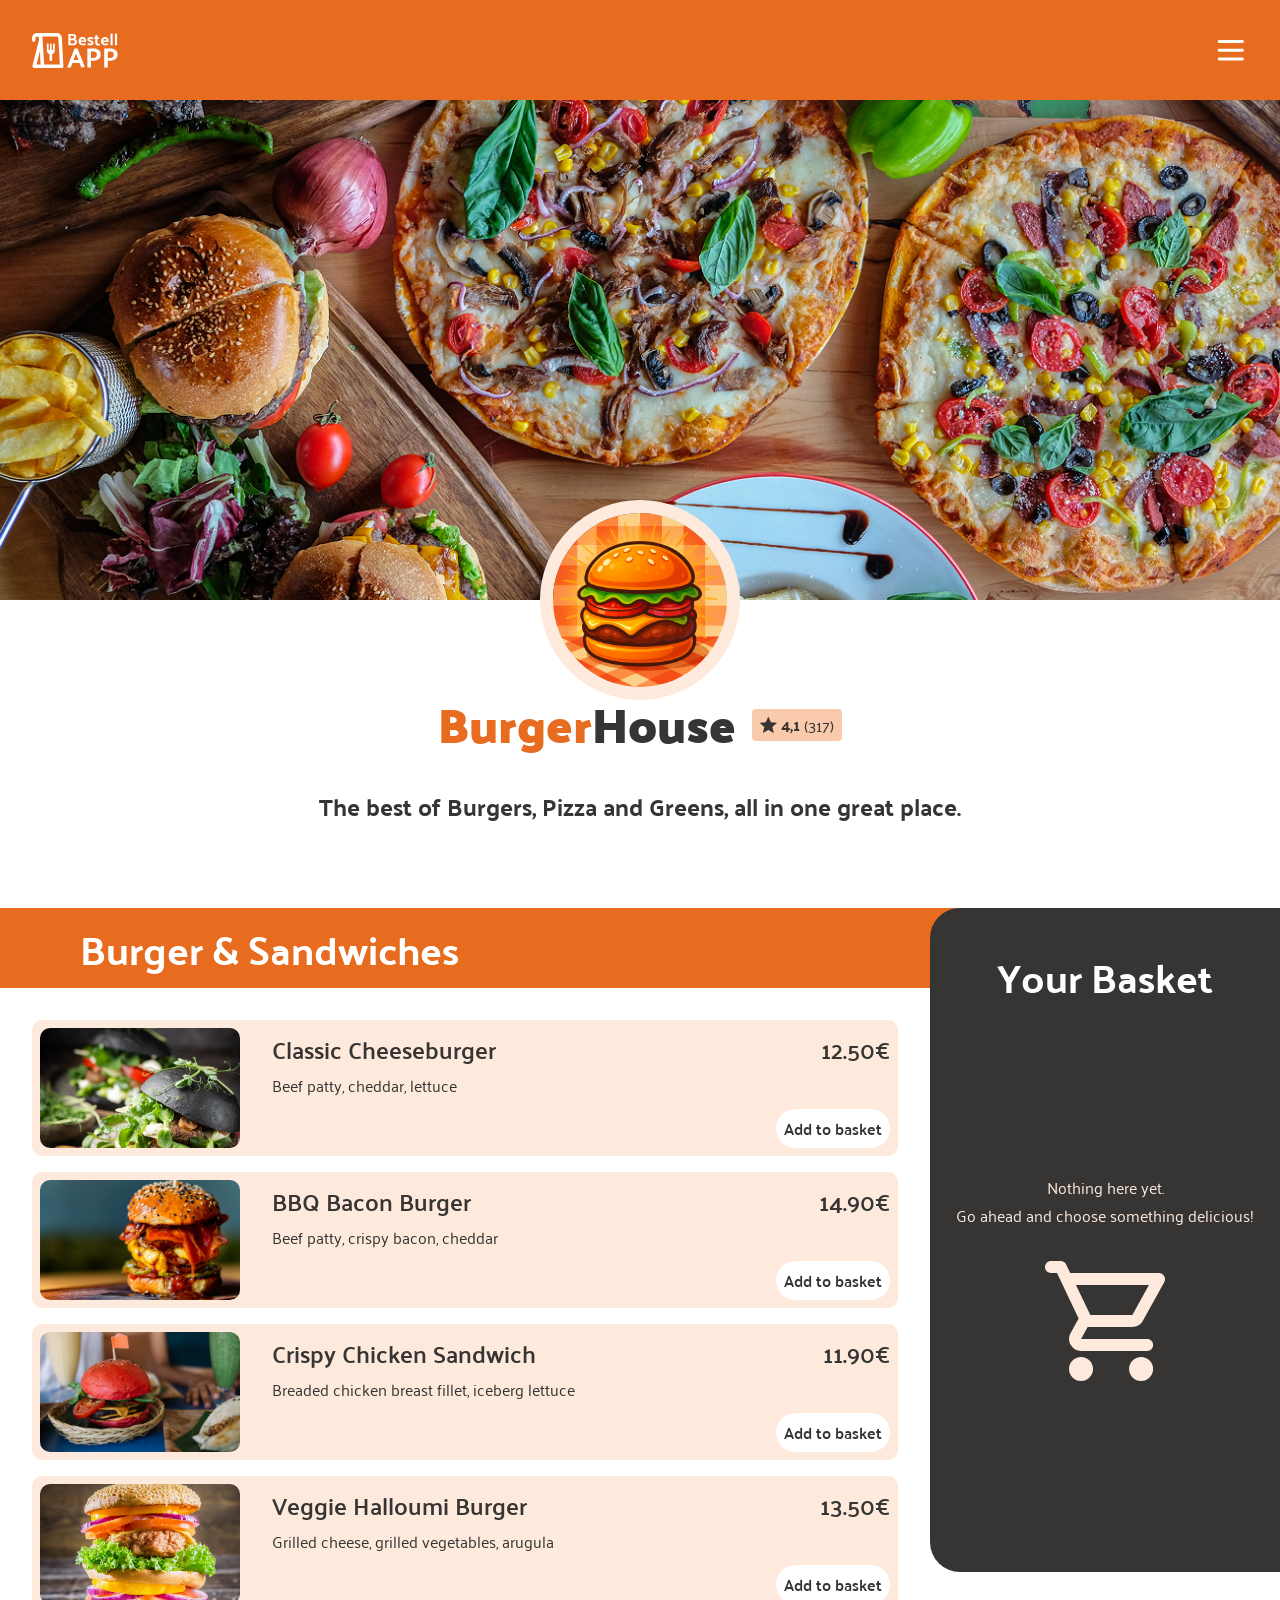
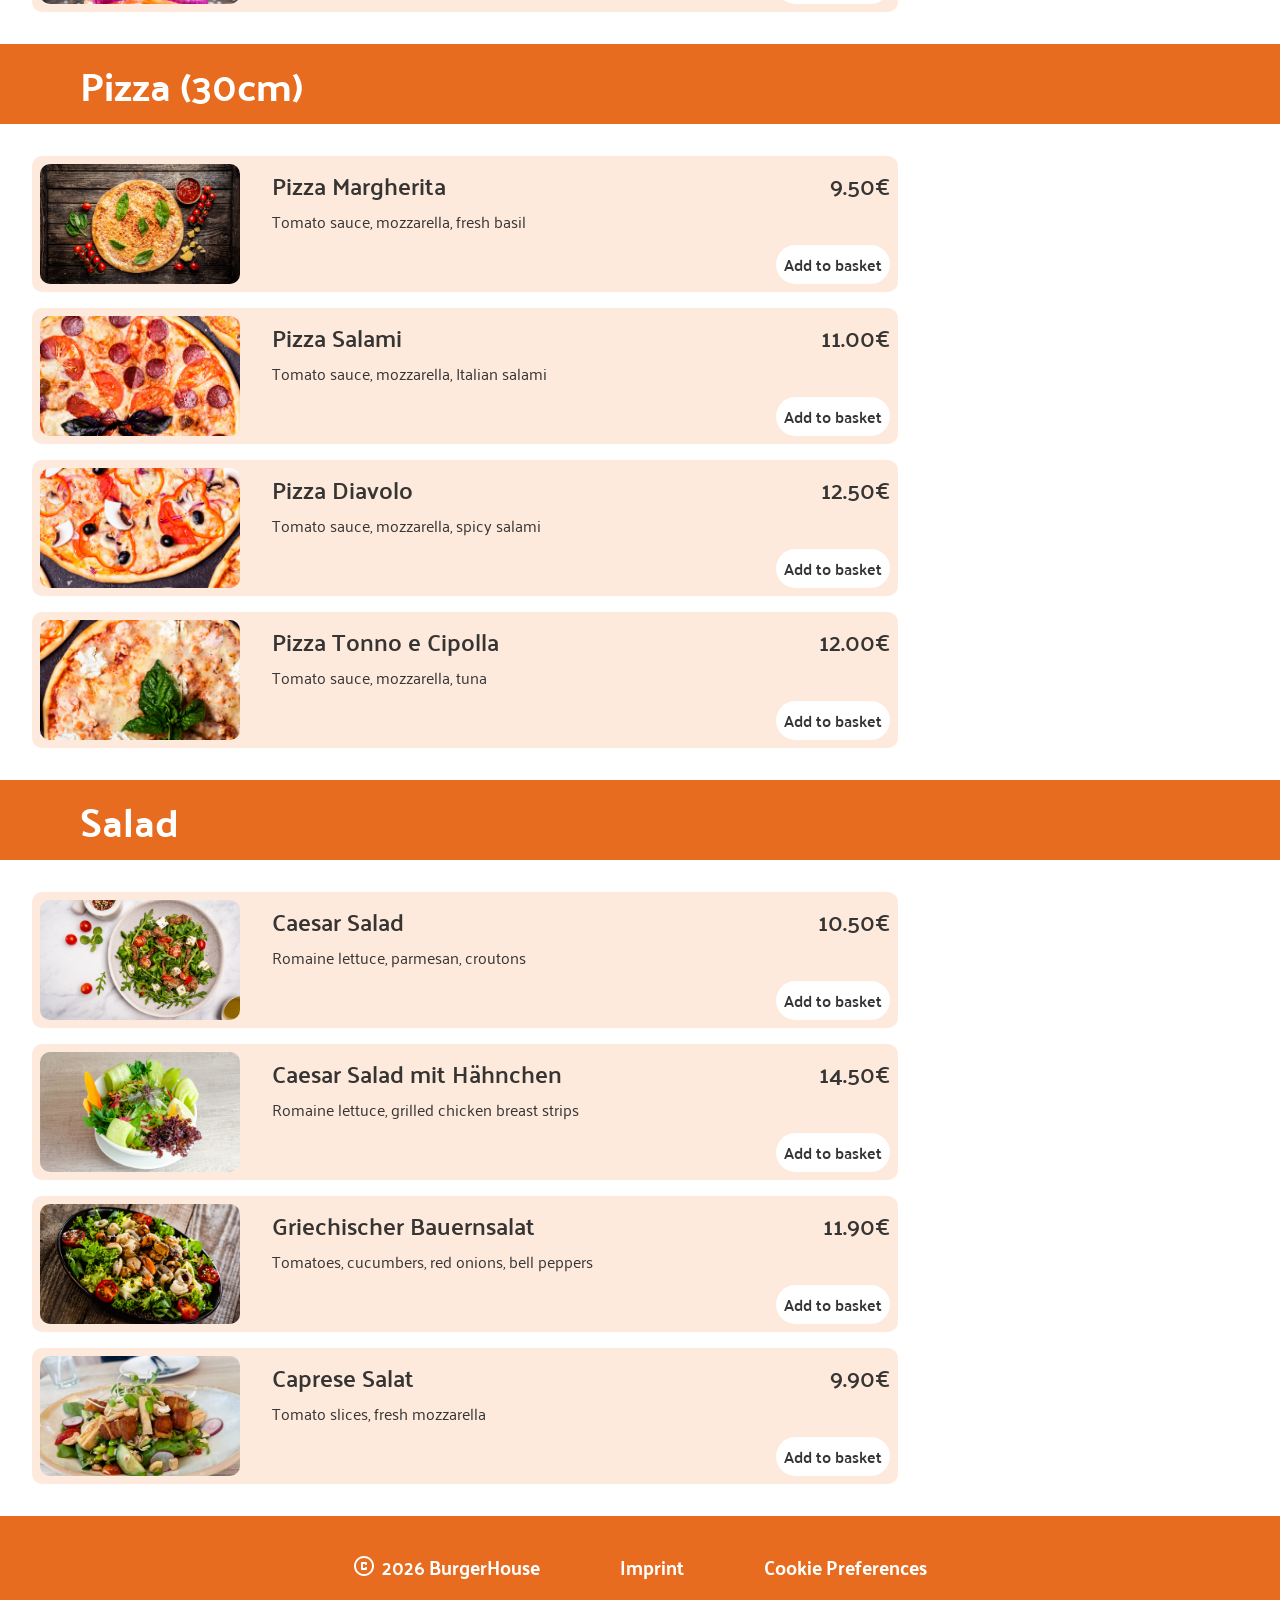
==== commit 8de878ae: "feat: Make Website WCAG Conform - Add Aria Attributes - Modify colors and font sizes - remove unnece" ====
--- a/index.html
+++ b/index.html
@@ -18,13 +18,13 @@
       <div class="header__imgContainer">
         <img
           src="./assets/icon/header-logo.svg"
-          alt="Bestelllogo"
+          alt="Order icon"
           class="header__img"
         />
         <img
           id="burger-menu-id"
           src="./assets/icon/header-menu.svg"
-          alt="Burgermenu ist ein reiner Platzhalter"
+          alt="Just a Placeholder"
           class="header__img"
         />
       </div>
@@ -34,7 +34,7 @@
         <img
           class="hero__logo"
           src="./assets/img/hero-logo.png"
-          alt="Burgerhouse Logo"
+          alt="Burgerhouse icon"
         />
       </div>
       <section class="hero">
@@ -42,7 +42,7 @@
           <img
             class="hero__image"
             src="./assets/img/hero-image.png"
-            alt="Burger und Pizza auf einem Tisch"
+            alt="Burger and Pizza on a Table"
           />
         </div>
         <div class="hero__title">
@@ -65,14 +65,15 @@
       </section>
       <section class="content">
         <section id="catWrapper-id" class="content__catWrapper"></section>
-        <aside id="basketWrapper-id" class="content__basketWrapper"></aside>
-        <aside id="mobileBasketWrapper-id" class="basketMobile">
+        <aside id="basketWrapper-id" class="content__basketWrapper" role="presentation" aria-label="The Basket Wrapper"></aside>
+        <aside id="mobileBasketWrapper-id" class="basketMobile" role="presentation" aria-label="The Mobile Basket Wrapper">
         </aside>
         <dialog id="dialog-id" class="dialog">
           <header class="dialog__header">
             <button
               class="quantityBtn quantityBtn--close"
               data-action="DIALOG_CLOSE"
+              aria-label="close the dialog"
             >
               <svg
                 width="16"
@@ -83,12 +84,12 @@
               >
                 <path
                   d="M8 9.70342L2.03802 15.6654C1.81496 15.8885 1.53105 16 1.18631 16C0.841572 16 0.557668 15.8885 0.334601 15.6654C0.111534 15.4423 0 15.1584 0 14.8137C0 14.4689 0.111534 14.185 0.334601 13.962L6.29658 8L0.334601 2.03802C0.111534 1.81496 0 1.53105 0 1.18631C0 0.841572 0.111534 0.557668 0.334601 0.334601C0.557668 0.111534 0.841572 0 1.18631 0C1.53105 0 1.81496 0.111534 2.03802 0.334601L8 6.29658L13.962 0.334601C14.185 0.111534 14.4689 0 14.8137 0C15.1584 0 15.4423 0.111534 15.6654 0.334601C15.8885 0.557668 16 0.841572 16 1.18631C16 1.53105 15.8885 1.81496 15.6654 2.03802L9.70342 8L15.6654 13.962C15.8885 14.185 16 14.4689 16 14.8137C16 15.1584 15.8885 15.4423 15.6654 15.6654C15.4423 15.8885 15.1584 16 14.8137 16C14.4689 16 14.185 15.8885 13.962 15.6654L8 9.70342Z"
-                  fill="#FDEADC"
+                  fill="currentColor"
                 />
               </svg>
             </button>
           </header>
-          <main class="dialog__main">
+          <div class="dialog__main">
             <img
               class="dialog__carRideKeyFr"
               src="./assets/icon/ordered-car-icon.png"
@@ -98,7 +99,7 @@
               <strong>Order confirmed!</strong>
               <p>Your food is on the way!</p>
             </div>
-          </main>
+          </div>
         </dialog>
       </section>
     </main>
@@ -112,21 +113,21 @@
               aria-hidden="true" /></span
           >2026 BurgerHouse
         </p>
-        <nav>
+        <nav aria-label="Desktop Footer Menu">
           <ul class="footer__navList">
             <li>
-              <a href="#">Imprint</a>
+              <a href="./sites/impressum.html" aria-label="Link to Imprint">Imprint</a>
             </li>
             <li>
-              <a href="#">Cookie Preferences</a>
+              <a href="#" aria-label="Just a Placeholder">Cookie Preferences</a>
             </li>
           </ul>
         </nav>
       </div>
-      <nav id="navBar-id" class="mobileNavBar">
+      <nav id="navBar-id" class="mobileNavBar" aria-label="Mobile Navigation">
         <ul>
           <li>
-            <button class="navBtn">
+            <button class="navBtn" disabled>
               <svg
                 width="22"
                 height="24"
@@ -144,7 +145,7 @@
             </button>
           </li>
           <li>
-            <button class="navBtn">
+            <button class="navBtn" disabled>
               <svg
                 width="22"
                 height="24"
@@ -162,7 +163,7 @@
             </button>
           </li>
           <li>
-            <button class="navBtn">
+            <button class="navBtn" disabled>
               <svg
                 width="22"
                 height="24"
@@ -180,7 +181,7 @@
             </button>
           </li>
           <li>
-            <button class="navBtn" data-action="MOBILE_OPEN_BASKET">
+            <button class="navBtn" data-action="MOBILE_OPEN_BASKET" aria-label="Open Mobile Basket">
               <svg
                 width="22"
                 height="24"
--- a/style.css
+++ b/style.css
@@ -3,5 +3,6 @@
 @import url(./styles/root.css);
 @import url(./styles/component.css);
 @import url(./styles/basket.css);
+@import url(./styles/site.css);
 @import url(./styles/main.css);
 @import url(./styles/responsive.css);
